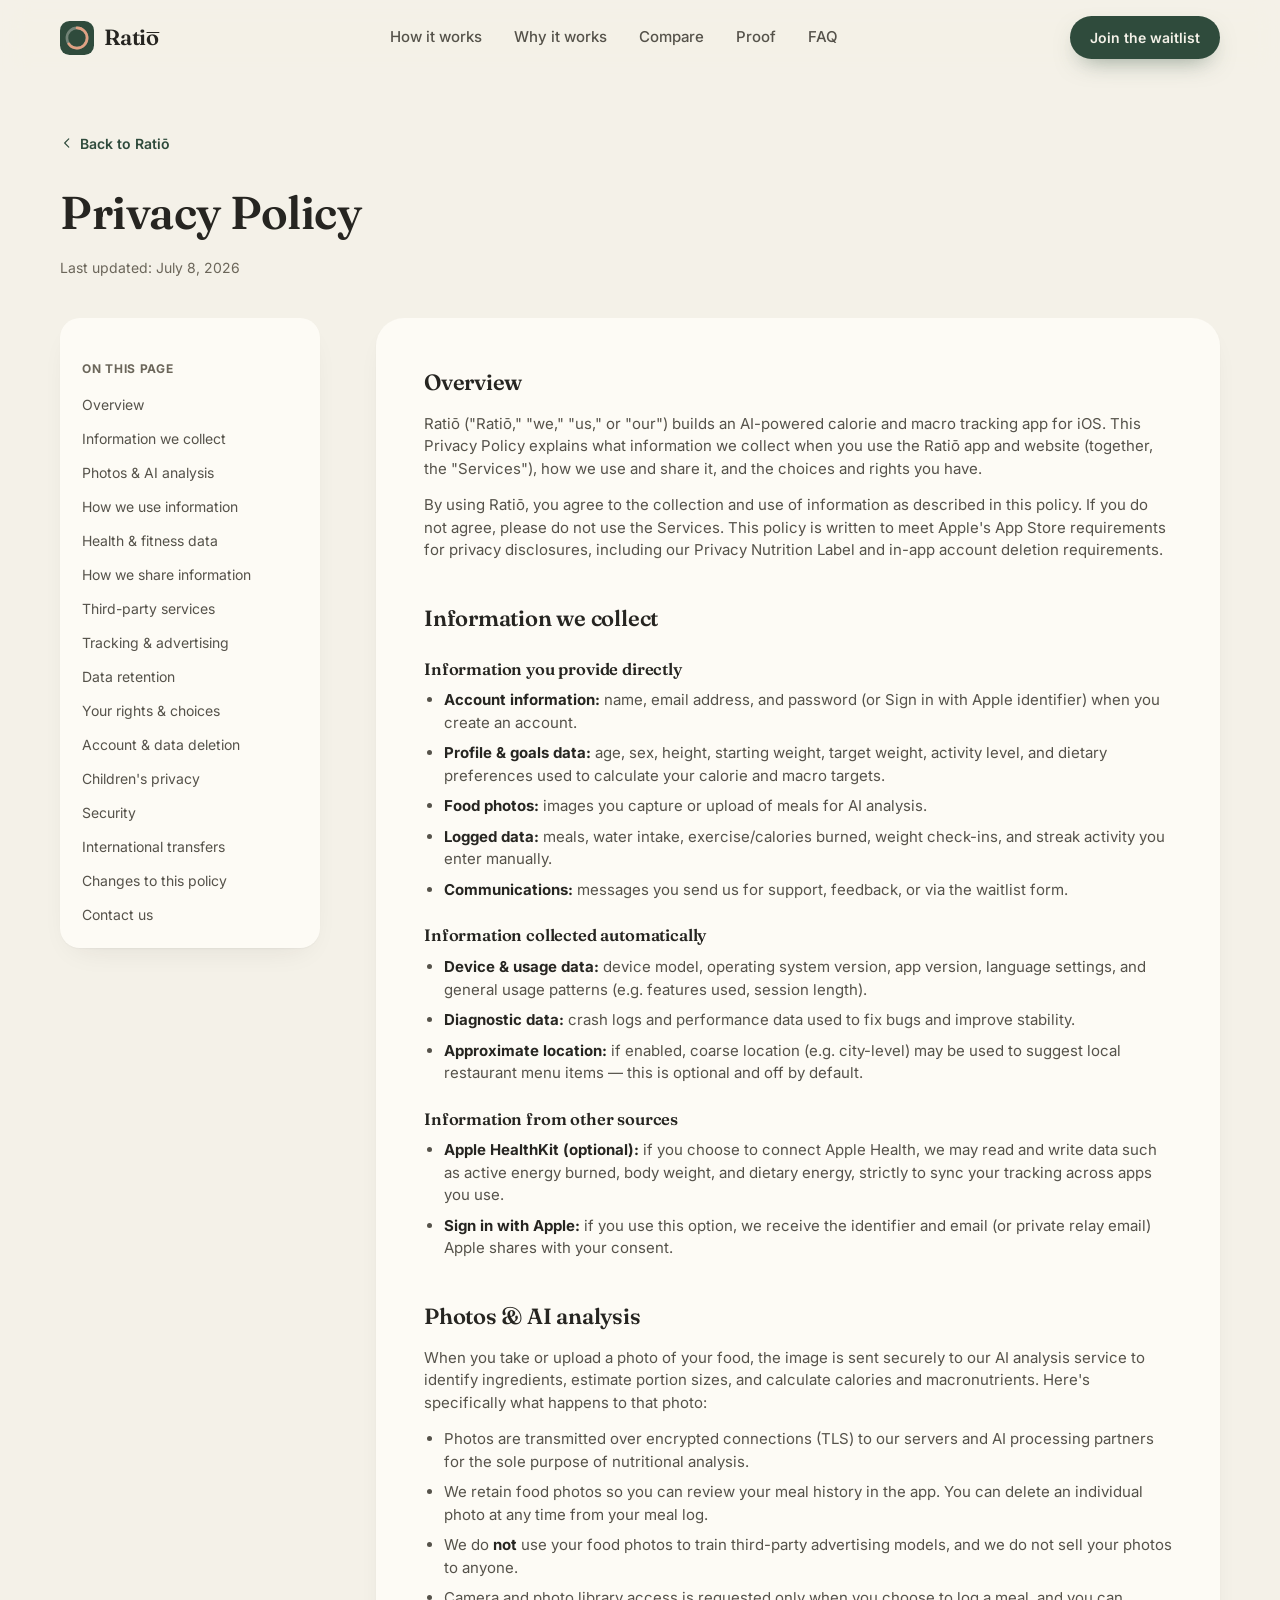
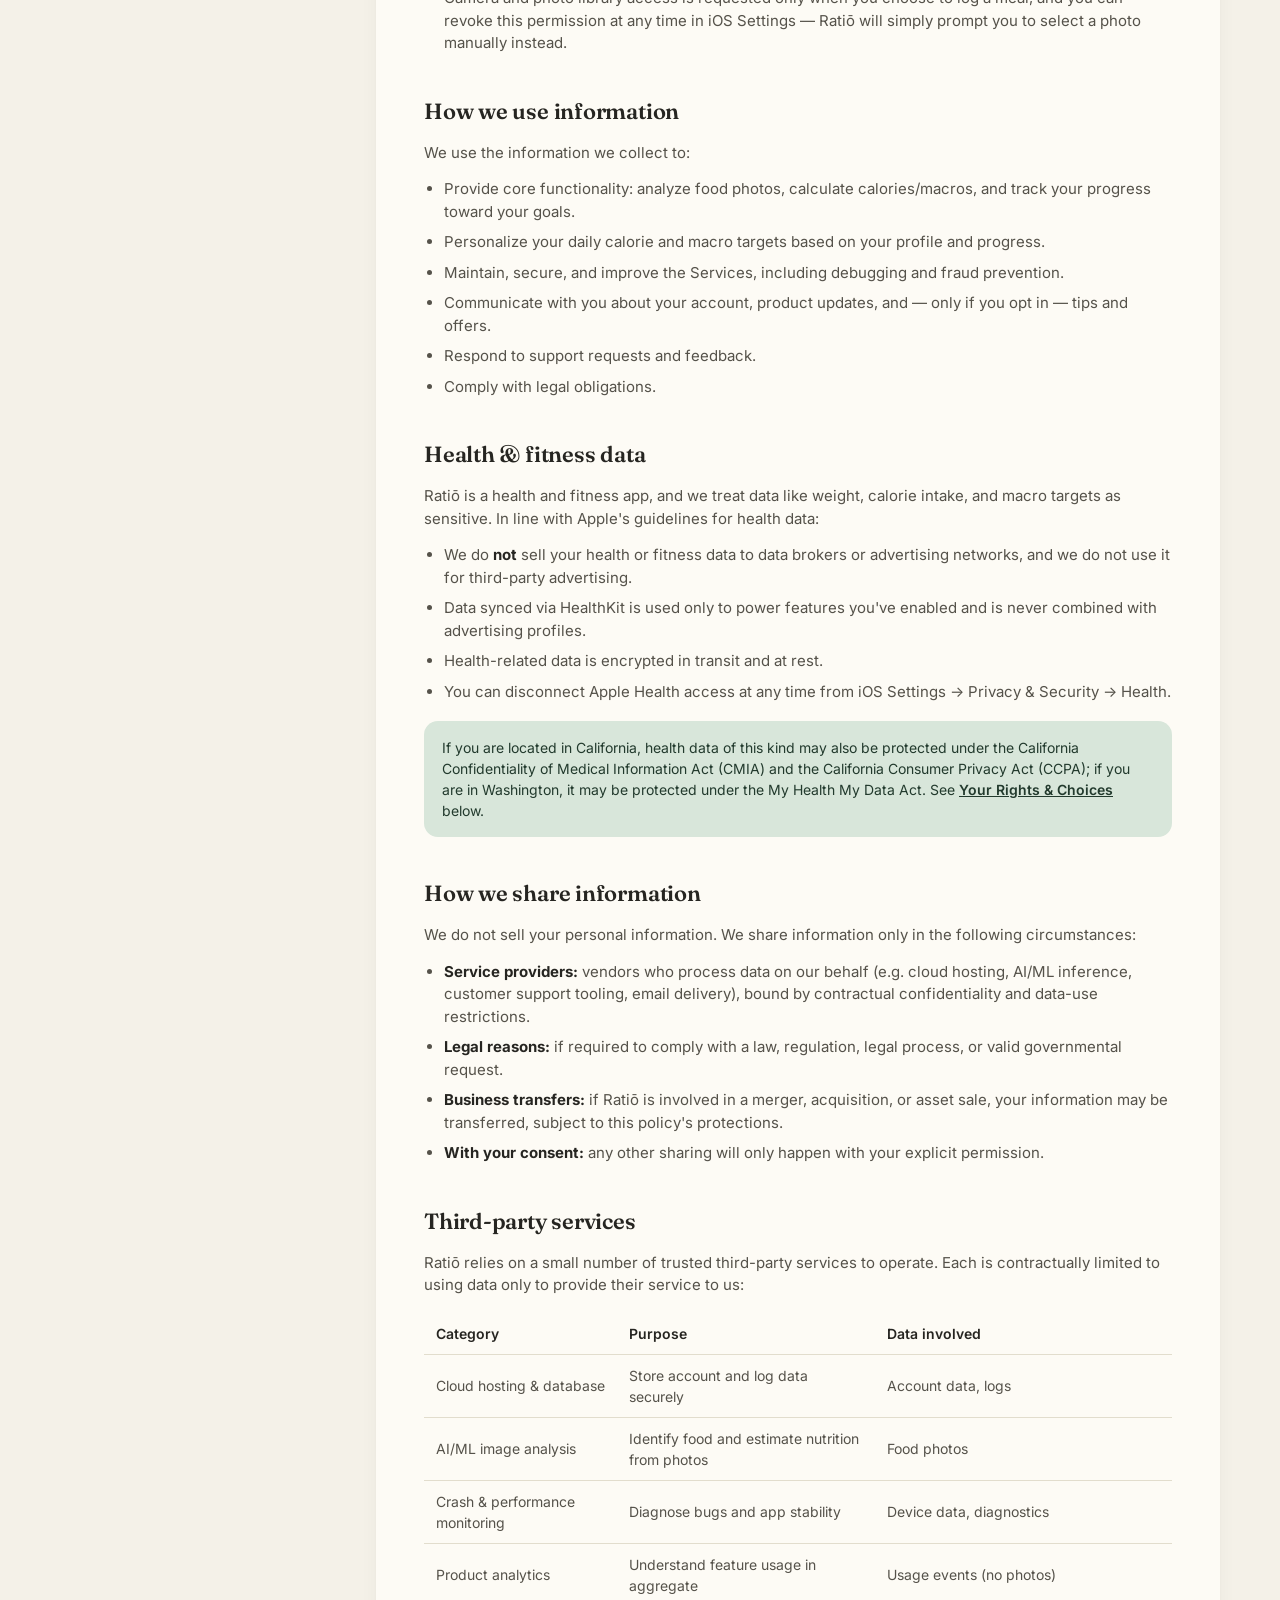
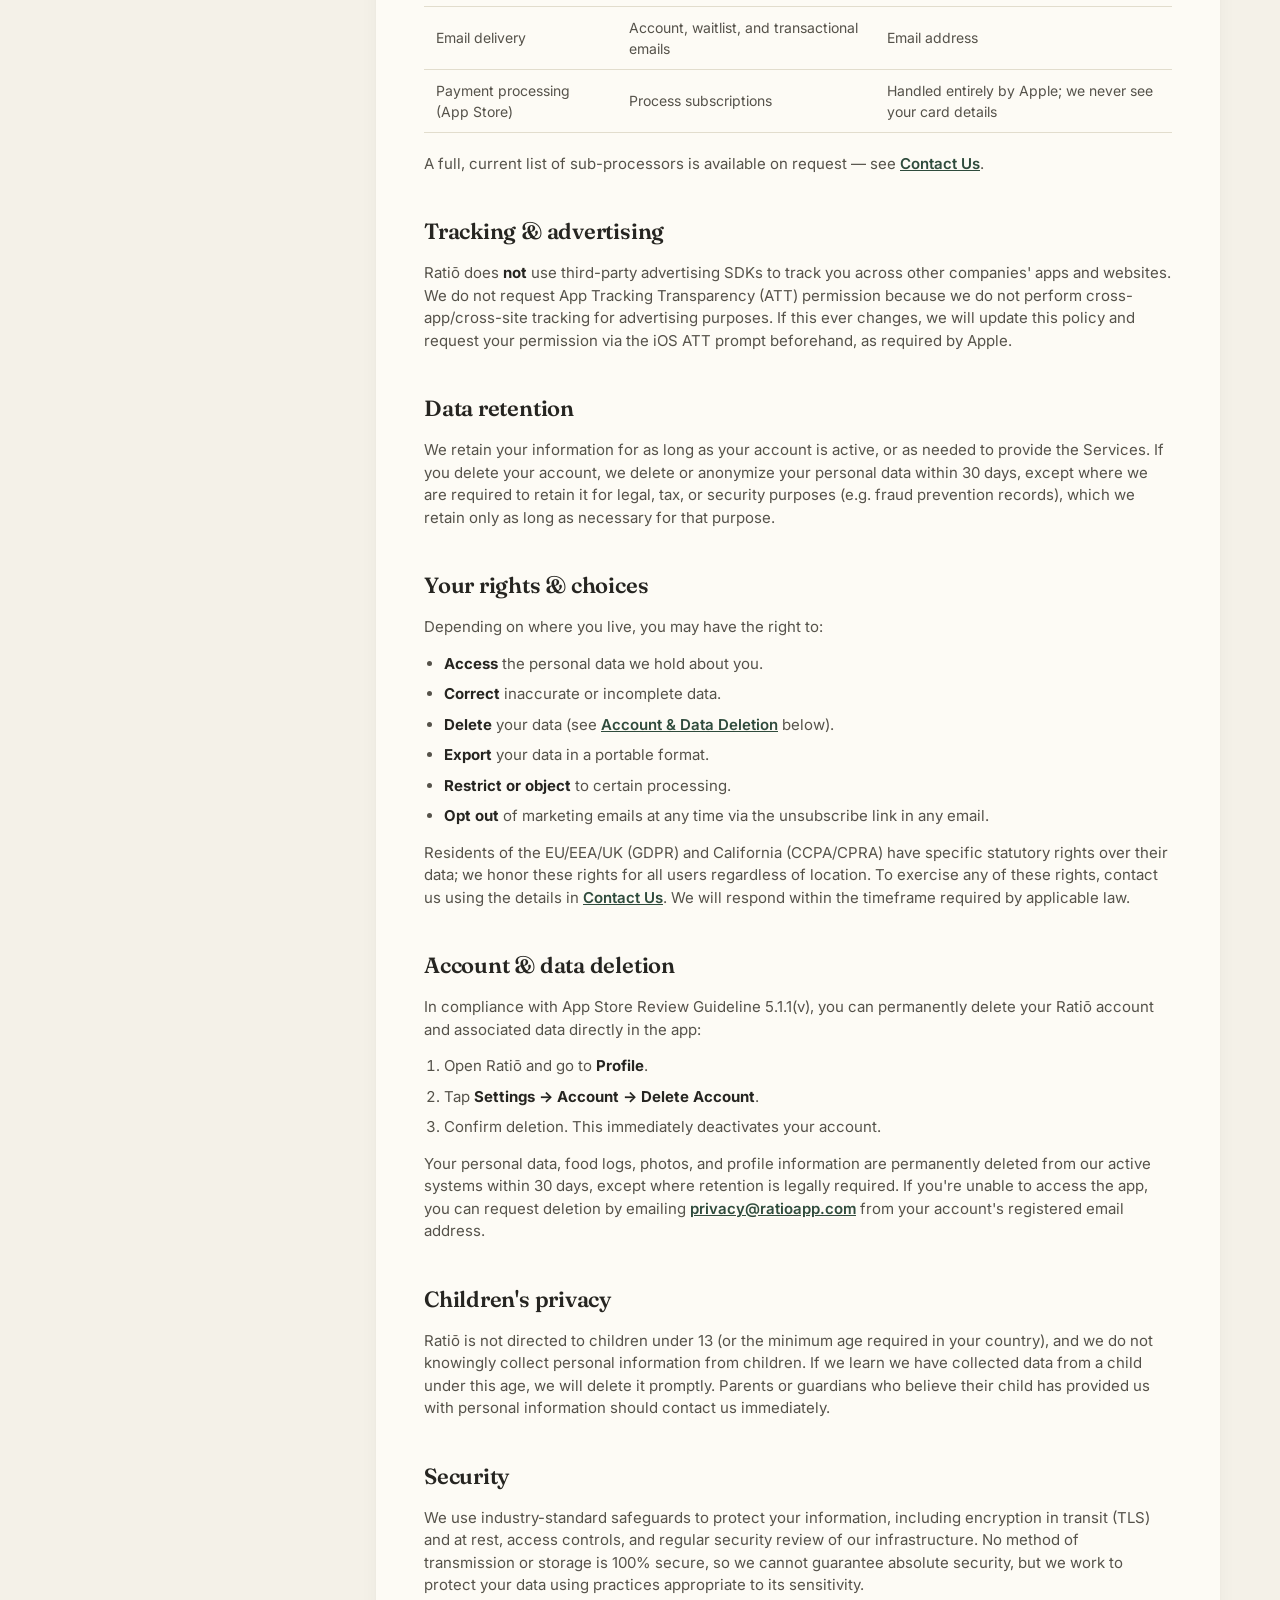
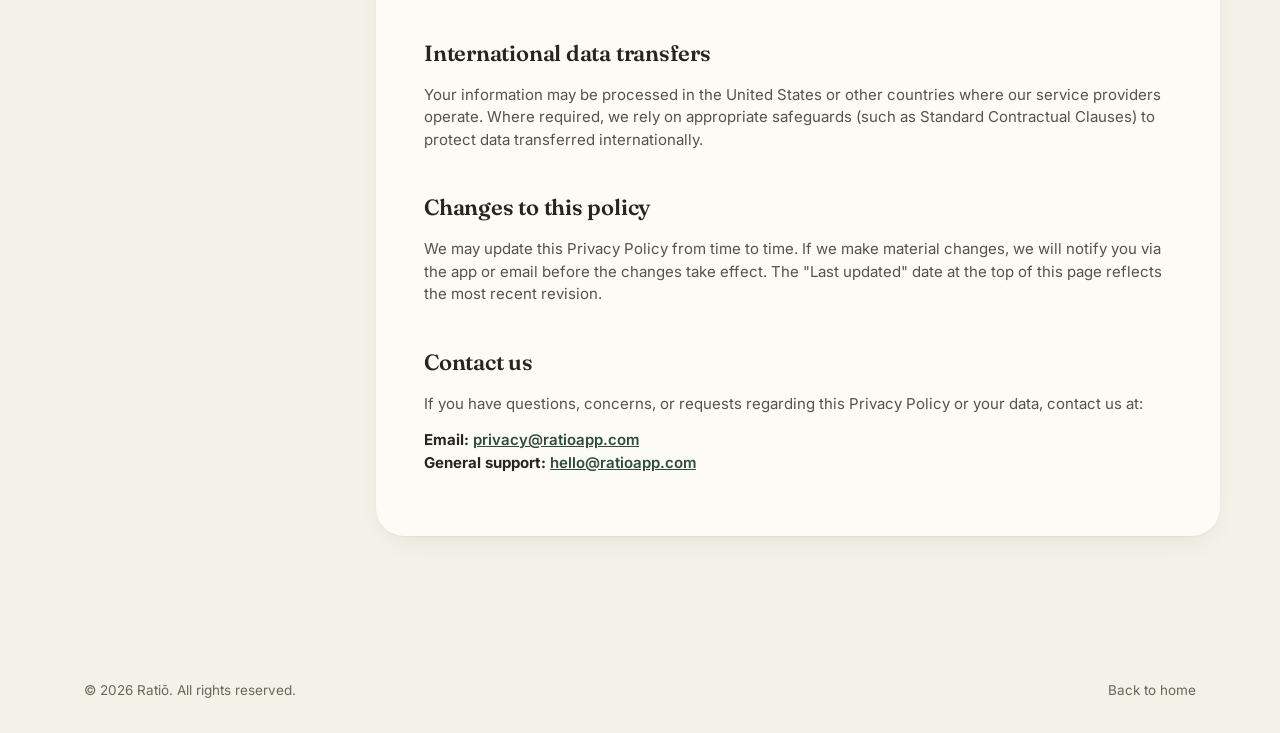
==== privacy.html @ 3ef9afa3 "Add Ratiō marketing landing page and privacy policy Static HTML/CSS/JS site with hero, how-it-works," ====
<!doctype html>
<html lang="en">
<head>
<meta charset="UTF-8" />
<meta name="viewport" content="width=device-width, initial-scale=1.0" />
<title>Privacy Policy — Ratiō</title>
<meta name="description" content="Ratiō's privacy policy: what data we collect, how we use your food photos and health data, your rights, and how to delete your account." />
<meta property="og:title" content="Privacy Policy — Ratiō" />
<meta property="og:description" content="What Ratiō collects, how we use it, and how to delete your account." />
<meta property="og:type" content="website" />
<meta property="og:url" content="https://ratioapp.com/privacy.html" />
<meta property="og:image" content="https://ratioapp.com/assets/img/og-image.jpg" />
<meta name="twitter:card" content="summary_large_image" />
<meta name="twitter:image" content="https://ratioapp.com/assets/img/og-image.jpg" />
<meta name="theme-color" content="#f4f1e8" />
<link rel="icon" href="data:image/svg+xml,%3Csvg xmlns='http://www.w3.org/2000/svg' viewBox='0 0 64 64'%3E%3Crect width='64' height='64' rx='16' fill='%232F4B3C'/%3E%3Ccircle cx='32' cy='32' r='19' fill='none' stroke='%23F4F1E8' stroke-width='5'/%3E%3Ccircle cx='32' cy='32' r='19' fill='none' stroke='%23E0A183' stroke-width='5' stroke-dasharray='60 60' stroke-linecap='round' transform='rotate(-90 32 32)'/%3E%3C/svg%3E" />
<link rel="apple-touch-icon" href="assets/img/apple-touch-icon.png" />
<link rel="icon" type="image/png" sizes="32x32" href="assets/img/favicon-32.png" />
<link rel="icon" type="image/png" sizes="512x512" href="assets/img/icon-512.png" />

<link rel="preconnect" href="https://fonts.googleapis.com">
<link rel="preconnect" href="https://fonts.gstatic.com" crossorigin>
<link href="https://fonts.googleapis.com/css2?family=Fraunces:opsz,wght@9..144,500;9..144,600;9..144,700&family=Inter:wght@400;500;600;700;800&display=swap" rel="stylesheet">
<link rel="stylesheet" href="styles.css" />
</head>
<body>

<header class="nav" id="nav">
  <div class="wrap nav-inner">
    <a href="index.html" class="brand">
      <svg class="brand-mark" viewBox="0 0 64 64" fill="none" xmlns="http://www.w3.org/2000/svg">
        <rect width="64" height="64" rx="18" fill="#2F4B3C"/>
        <circle cx="32" cy="32" r="19" fill="none" stroke="#F4F1E8" stroke-width="5" opacity="0.35"/>
        <circle cx="32" cy="32" r="19" fill="none" stroke="#E0A183" stroke-width="5" stroke-dasharray="119.4" stroke-dashoffset="42" stroke-linecap="round" transform="rotate(-90 32 32)"/>
      </svg>
      <span class="brand-name">Rati<span class="o-mac">o</span></span>
    </a>
    <nav class="nav-links">
      <a href="index.html#how-it-works">How it works</a>
      <a href="index.html#why">Why it works</a>
      <a href="index.html#compare">Compare</a>
      <a href="index.html#accuracy">Proof</a>
      <a href="index.html#faq">FAQ</a>
    </nav>
    <div class="nav-cta">
      <a href="index.html#waitlist" class="btn btn-primary">Join the waitlist</a>
    </div>
    <button class="nav-toggle" aria-label="Toggle menu" aria-expanded="false" aria-controls="mobile-menu">
      <svg class="icon-menu" width="18" height="18" viewBox="0 0 18 18" fill="none"><path d="M2 5h14M2 9h14M2 13h14" stroke="#262521" stroke-width="1.6" stroke-linecap="round"/></svg>
      <svg class="icon-close" width="18" height="18" viewBox="0 0 18 18" fill="none"><path d="M3 3l12 12M15 3L3 15" stroke="#262521" stroke-width="1.6" stroke-linecap="round"/></svg>
    </button>
    <nav class="mobile-menu" id="mobile-menu" aria-label="Mobile">
      <a href="index.html#how-it-works">How it works</a>
      <a href="index.html#why">Why it works</a>
      <a href="index.html#compare">Compare</a>
      <a href="index.html#accuracy">Proof</a>
      <a href="index.html#faq">FAQ</a>
      <a href="index.html#waitlist" class="btn btn-primary btn-block">Join the waitlist</a>
    </nav>
  </div>
</header>

<main>
  <div class="wrap legal-hero">
    <a href="index.html" class="back-link">
      <svg width="14" height="14" viewBox="0 0 24 24" fill="none"><path d="M15 5l-7 7 7 7" stroke="#2F4B3C" stroke-width="2" stroke-linecap="round" stroke-linejoin="round"/></svg>
      Back to Ratiō
    </a>
    <h1>Privacy Policy</h1>
    <p class="updated">Last updated: July 8, 2026</p>
  </div>

  <div class="wrap legal-body">
    <div class="legal-layout">
      <aside class="legal-toc">
        <h5>On this page</h5>
        <ul>
          <li><a href="#overview">Overview</a></li>
          <li><a href="#info-we-collect">Information we collect</a></li>
          <li><a href="#photos-ai">Photos & AI analysis</a></li>
          <li><a href="#how-we-use">How we use information</a></li>
          <li><a href="#health-data">Health & fitness data</a></li>
          <li><a href="#sharing">How we share information</a></li>
          <li><a href="#third-party">Third-party services</a></li>
          <li><a href="#tracking">Tracking & advertising</a></li>
          <li><a href="#retention">Data retention</a></li>
          <li><a href="#your-rights">Your rights & choices</a></li>
          <li><a href="#data-deletion">Account & data deletion</a></li>
          <li><a href="#children">Children's privacy</a></li>
          <li><a href="#security">Security</a></li>
          <li><a href="#international">International transfers</a></li>
          <li><a href="#changes">Changes to this policy</a></li>
          <li><a href="#contact">Contact us</a></li>
        </ul>
      </aside>

      <article class="legal-content">
        <h2 id="overview">Overview</h2>
        <p>Ratiō ("Ratiō," "we," "us," or "our") builds an AI-powered calorie and macro tracking app for iOS. This Privacy Policy explains what information we collect when you use the Ratiō app and website (together, the "Services"), how we use and share it, and the choices and rights you have.</p>
        <p>By using Ratiō, you agree to the collection and use of information as described in this policy. If you do not agree, please do not use the Services. This policy is written to meet Apple's App Store requirements for privacy disclosures, including our Privacy Nutrition Label and in-app account deletion requirements.</p>

        <h2 id="info-we-collect">Information we collect</h2>
        <h3>Information you provide directly</h3>
        <ul>
          <li><strong>Account information:</strong> name, email address, and password (or Sign in with Apple identifier) when you create an account.</li>
          <li><strong>Profile & goals data:</strong> age, sex, height, starting weight, target weight, activity level, and dietary preferences used to calculate your calorie and macro targets.</li>
          <li><strong>Food photos:</strong> images you capture or upload of meals for AI analysis.</li>
          <li><strong>Logged data:</strong> meals, water intake, exercise/calories burned, weight check-ins, and streak activity you enter manually.</li>
          <li><strong>Communications:</strong> messages you send us for support, feedback, or via the waitlist form.</li>
        </ul>
        <h3>Information collected automatically</h3>
        <ul>
          <li><strong>Device & usage data:</strong> device model, operating system version, app version, language settings, and general usage patterns (e.g. features used, session length).</li>
          <li><strong>Diagnostic data:</strong> crash logs and performance data used to fix bugs and improve stability.</li>
          <li><strong>Approximate location:</strong> if enabled, coarse location (e.g. city-level) may be used to suggest local restaurant menu items — this is optional and off by default.</li>
        </ul>
        <h3>Information from other sources</h3>
        <ul>
          <li><strong>Apple HealthKit (optional):</strong> if you choose to connect Apple Health, we may read and write data such as active energy burned, body weight, and dietary energy, strictly to sync your tracking across apps you use.</li>
          <li><strong>Sign in with Apple:</strong> if you use this option, we receive the identifier and email (or private relay email) Apple shares with your consent.</li>
        </ul>

        <h2 id="photos-ai">Photos & AI analysis</h2>
        <p>When you take or upload a photo of your food, the image is sent securely to our AI analysis service to identify ingredients, estimate portion sizes, and calculate calories and macronutrients. Here's specifically what happens to that photo:</p>
        <ul>
          <li>Photos are transmitted over encrypted connections (TLS) to our servers and AI processing partners for the sole purpose of nutritional analysis.</li>
          <li>We retain food photos so you can review your meal history in the app. You can delete an individual photo at any time from your meal log.</li>
          <li>We do <strong>not</strong> use your food photos to train third-party advertising models, and we do not sell your photos to anyone.</li>
          <li>Camera and photo library access is requested only when you choose to log a meal, and you can revoke this permission at any time in iOS Settings — Ratiō will simply prompt you to select a photo manually instead.</li>
        </ul>

        <h2 id="how-we-use">How we use information</h2>
        <p>We use the information we collect to:</p>
        <ul>
          <li>Provide core functionality: analyze food photos, calculate calories/macros, and track your progress toward your goals.</li>
          <li>Personalize your daily calorie and macro targets based on your profile and progress.</li>
          <li>Maintain, secure, and improve the Services, including debugging and fraud prevention.</li>
          <li>Communicate with you about your account, product updates, and — only if you opt in — tips and offers.</li>
          <li>Respond to support requests and feedback.</li>
          <li>Comply with legal obligations.</li>
        </ul>

        <h2 id="health-data">Health & fitness data</h2>
        <p>Ratiō is a health and fitness app, and we treat data like weight, calorie intake, and macro targets as sensitive. In line with Apple's guidelines for health data:</p>
        <ul>
          <li>We do <strong>not</strong> sell your health or fitness data to data brokers or advertising networks, and we do not use it for third-party advertising.</li>
          <li>Data synced via HealthKit is used only to power features you've enabled and is never combined with advertising profiles.</li>
          <li>Health-related data is encrypted in transit and at rest.</li>
          <li>You can disconnect Apple Health access at any time from iOS Settings → Privacy & Security → Health.</li>
        </ul>
        <div class="legal-note">If you are located in California, health data of this kind may also be protected under the California Confidentiality of Medical Information Act (CMIA) and the California Consumer Privacy Act (CCPA); if you are in Washington, it may be protected under the My Health My Data Act. See <a href="#your-rights" style="color:var(--green-dark); font-weight:600;">Your Rights & Choices</a> below.</div>

        <h2 id="sharing">How we share information</h2>
        <p>We do not sell your personal information. We share information only in the following circumstances:</p>
        <ul>
          <li><strong>Service providers:</strong> vendors who process data on our behalf (e.g. cloud hosting, AI/ML inference, customer support tooling, email delivery), bound by contractual confidentiality and data-use restrictions.</li>
          <li><strong>Legal reasons:</strong> if required to comply with a law, regulation, legal process, or valid governmental request.</li>
          <li><strong>Business transfers:</strong> if Ratiō is involved in a merger, acquisition, or asset sale, your information may be transferred, subject to this policy's protections.</li>
          <li><strong>With your consent:</strong> any other sharing will only happen with your explicit permission.</li>
        </ul>

        <h2 id="third-party">Third-party services</h2>
        <p>Ratiō relies on a small number of trusted third-party services to operate. Each is contractually limited to using data only to provide their service to us:</p>
        <table>
          <thead><tr><th>Category</th><th>Purpose</th><th>Data involved</th></tr></thead>
          <tbody>
            <tr><td>Cloud hosting & database</td><td>Store account and log data securely</td><td>Account data, logs</td></tr>
            <tr><td>AI/ML image analysis</td><td>Identify food and estimate nutrition from photos</td><td>Food photos</td></tr>
            <tr><td>Crash & performance monitoring</td><td>Diagnose bugs and app stability</td><td>Device data, diagnostics</td></tr>
            <tr><td>Product analytics</td><td>Understand feature usage in aggregate</td><td>Usage events (no photos)</td></tr>
            <tr><td>Email delivery</td><td>Account, waitlist, and transactional emails</td><td>Email address</td></tr>
            <tr><td>Payment processing (App Store)</td><td>Process subscriptions</td><td>Handled entirely by Apple; we never see your card details</td></tr>
          </tbody>
        </table>
        <p>A full, current list of sub-processors is available on request — see <a href="#contact" style="color:var(--green); font-weight:600;">Contact Us</a>.</p>

        <h2 id="tracking">Tracking & advertising</h2>
        <p>Ratiō does <strong>not</strong> use third-party advertising SDKs to track you across other companies' apps and websites. We do not request App Tracking Transparency (ATT) permission because we do not perform cross-app/cross-site tracking for advertising purposes. If this ever changes, we will update this policy and request your permission via the iOS ATT prompt beforehand, as required by Apple.</p>

        <h2 id="retention">Data retention</h2>
        <p>We retain your information for as long as your account is active, or as needed to provide the Services. If you delete your account, we delete or anonymize your personal data within 30 days, except where we are required to retain it for legal, tax, or security purposes (e.g. fraud prevention records), which we retain only as long as necessary for that purpose.</p>

        <h2 id="your-rights">Your rights & choices</h2>
        <p>Depending on where you live, you may have the right to:</p>
        <ul>
          <li><strong>Access</strong> the personal data we hold about you.</li>
          <li><strong>Correct</strong> inaccurate or incomplete data.</li>
          <li><strong>Delete</strong> your data (see <a href="#data-deletion" style="color:var(--green); font-weight:600;">Account & Data Deletion</a> below).</li>
          <li><strong>Export</strong> your data in a portable format.</li>
          <li><strong>Restrict or object</strong> to certain processing.</li>
          <li><strong>Opt out</strong> of marketing emails at any time via the unsubscribe link in any email.</li>
        </ul>
        <p>Residents of the EU/EEA/UK (GDPR) and California (CCPA/CPRA) have specific statutory rights over their data; we honor these rights for all users regardless of location. To exercise any of these rights, contact us using the details in <a href="#contact" style="color:var(--green); font-weight:600;">Contact Us</a>. We will respond within the timeframe required by applicable law.</p>

        <h2 id="data-deletion">Account & data deletion</h2>
        <p>In compliance with App Store Review Guideline 5.1.1(v), you can permanently delete your Ratiō account and associated data directly in the app:</p>
        <ol>
          <li>Open Ratiō and go to <strong>Profile</strong>.</li>
          <li>Tap <strong>Settings → Account → Delete Account</strong>.</li>
          <li>Confirm deletion. This immediately deactivates your account.</li>
        </ol>
        <p>Your personal data, food logs, photos, and profile information are permanently deleted from our active systems within 30 days, except where retention is legally required. If you're unable to access the app, you can request deletion by emailing <a href="mailto:privacy@ratioapp.com" style="color:var(--green); font-weight:600;">privacy@ratioapp.com</a> from your account's registered email address.</p>

        <h2 id="children">Children's privacy</h2>
        <p>Ratiō is not directed to children under 13 (or the minimum age required in your country), and we do not knowingly collect personal information from children. If we learn we have collected data from a child under this age, we will delete it promptly. Parents or guardians who believe their child has provided us with personal information should contact us immediately.</p>

        <h2 id="security">Security</h2>
        <p>We use industry-standard safeguards to protect your information, including encryption in transit (TLS) and at rest, access controls, and regular security review of our infrastructure. No method of transmission or storage is 100% secure, so we cannot guarantee absolute security, but we work to protect your data using practices appropriate to its sensitivity.</p>

        <h2 id="international">International data transfers</h2>
        <p>Your information may be processed in the United States or other countries where our service providers operate. Where required, we rely on appropriate safeguards (such as Standard Contractual Clauses) to protect data transferred internationally.</p>

        <h2 id="changes">Changes to this policy</h2>
        <p>We may update this Privacy Policy from time to time. If we make material changes, we will notify you via the app or email before the changes take effect. The "Last updated" date at the top of this page reflects the most recent revision.</p>

        <h2 id="contact">Contact us</h2>
        <p>If you have questions, concerns, or requests regarding this Privacy Policy or your data, contact us at:</p>
        <p><strong>Email:</strong> <a href="mailto:privacy@ratioapp.com" style="color:var(--green); font-weight:600;">privacy@ratioapp.com</a><br/>
        <strong>General support:</strong> <a href="mailto:hello@ratioapp.com" style="color:var(--green); font-weight:600;">hello@ratioapp.com</a></p>
      </article>
    </div>
  </div>
</main>

<footer>
  <div class="wrap">
    <div class="footer-bottom">
      <span>© 2026 Ratiō. All rights reserved.</span>
      <span><a href="index.html">Back to home</a></span>
    </div>
  </div>
</footer>

<script src="script.js"></script>
</body>
</html>
---- styles.css ----
/* =========================================================
   Ratiō — marketing site styles
   Clean, warm, Scandinavian-minimal. Cream + forest green.
   ========================================================= */

:root {
  --cream: #f4f1e8;
  --cream-2: #eee9db;
  --card: #fdfbf5;
  --ink: #262521;
  --ink-soft: #55524a;
  --muted: #6b665a;
  --line: #e2ddcd;

  --green: #2f4b3c;
  --green-dark: #223a2d;
  --green-soft: #7fae87;
  --green-pale: #d8e6da;

  --peach: #e0a183;
  --peach-pale: #f3ddce;
  --blue: #8faec4;
  --blue-pale: #dbe6ec;
  --flame: #e8734a;

  --radius-lg: 28px;
  --radius-md: 20px;
  --radius-sm: 14px;
  --radius-pill: 999px;

  --shadow-card: 0 1px 2px rgba(38, 37, 33, 0.04), 0 12px 32px -16px rgba(38, 37, 33, 0.12);
  --shadow-soft: 0 20px 60px -30px rgba(38, 37, 33, 0.35);

  --container: 1160px;
  --ease: cubic-bezier(0.16, 1, 0.3, 1);
}

* { box-sizing: border-box; }
html { scroll-behavior: smooth; }

body {
  margin: 0;
  font-family: "Inter", -apple-system, BlinkMacSystemFont, "Segoe UI", Helvetica, Arial, sans-serif;
  background: var(--cream);
  color: var(--ink);
  -webkit-font-smoothing: antialiased;
  line-height: 1.5;
  overflow-x: hidden;
}

img { max-width: 100%; display: block; }

.wrap {
  width: 100%;
  max-width: var(--container);
  margin: 0 auto;
  padding: 0 24px;
}

a { color: inherit; }

:focus-visible {
  outline: 2.5px solid var(--green-soft);
  outline-offset: 3px;
  border-radius: 4px;
}
.btn:focus-visible { outline-offset: 3px; }

@media (prefers-reduced-motion: reduce) {
  html { scroll-behavior: auto; }
  [data-reveal] { opacity: 1 !important; transform: none !important; transition: none !important; }
  * { animation-duration: 0.01ms !important; transition-duration: 0.01ms !important; }
}

h1, h2, h3, h4 { font-family: "Fraunces", Georgia, "Times New Roman", serif; margin: 0; letter-spacing: -0.01em; }

/* Fraunces doesn't render the ō macron glyph reliably, so we draw it manually
   wherever "Rati[o]" appears in a Fraunces context (see .o-mac usage in markup). */
.o-mac { position: relative; display: inline-block; line-height: 1; }
.o-mac::after {
  content: "";
  position: absolute;
  left: 50%;
  bottom: 0.66em;
  transform: translateX(-50%);
  width: 0.6em;
  height: 0.08em;
  background: currentColor;
  border-radius: 1px;
}

p { margin: 0; }

.eyebrow {
  display: inline-flex;
  align-items: center;
  gap: 8px;
  font-size: 13px;
  font-weight: 600;
  letter-spacing: 0.08em;
  text-transform: uppercase;
  color: var(--green);
  background: var(--green-pale);
  padding: 7px 14px 7px 10px;
  border-radius: var(--radius-pill);
}

.eyebrow .dot { width: 6px; height: 6px; border-radius: 50%; background: var(--flame); }

/* ---------- Buttons ---------- */
.btn {
  display: inline-flex;
  align-items: center;
  justify-content: center;
  gap: 8px;
  font-family: inherit;
  font-size: 16px;
  font-weight: 600;
  padding: 15px 26px;
  border-radius: var(--radius-pill);
  border: none;
  cursor: pointer;
  text-decoration: none;
  transition: transform 0.25s var(--ease), box-shadow 0.25s var(--ease), background 0.2s ease;
  white-space: nowrap;
}
.btn-primary { background: var(--green); color: var(--cream); box-shadow: 0 10px 24px -10px rgba(47, 75, 60, 0.55); }
.btn-primary:hover { background: var(--green-dark); transform: translateY(-2px); box-shadow: 0 16px 30px -12px rgba(47, 75, 60, 0.6); }
.btn-ghost { background: transparent; color: var(--ink); border: 1.5px solid var(--line); }
.btn-ghost:hover { border-color: var(--green); color: var(--green); }
.btn-block { width: 100%; }

/* ---------- Nav ---------- */
.nav {
  position: sticky;
  top: 0;
  z-index: 50;
  background: rgba(244, 241, 232, 0.85);
  backdrop-filter: blur(14px) saturate(1.4);
  -webkit-backdrop-filter: blur(14px) saturate(1.4);
  border-bottom: 1px solid transparent;
  transition: border-color 0.3s ease;
}
.nav.scrolled { border-bottom-color: var(--line); }
.nav-inner {
  display: flex;
  align-items: center;
  justify-content: space-between;
  padding: 16px 0;
}
.brand { display: inline-flex; align-items: center; gap: 10px; text-decoration: none; }
.brand-mark { width: 34px; height: 34px; flex-shrink: 0; }
.brand-name {
  font-family: "Fraunces", Georgia, serif;
  font-size: 22px;
  font-weight: 600;
  color: var(--ink);
  letter-spacing: -0.01em;
}
.nav-links { display: flex; align-items: center; gap: 32px; }
.nav-links a {
  font-size: 15px;
  font-weight: 500;
  text-decoration: none;
  color: var(--ink-soft);
  transition: color 0.2s ease;
}
.nav-links a:hover { color: var(--green); }
.nav-cta { display: flex; align-items: center; gap: 14px; }
.nav-cta .btn { padding: 11px 20px; font-size: 14px; }
.nav-toggle {
  display: none;
  cursor: pointer;
  border: 1px solid var(--line);
  background: var(--card);
}
.nav-toggle .icon-close { display: none; }
.nav-toggle[aria-expanded="true"] .icon-menu { display: none; }
.nav-toggle[aria-expanded="true"] .icon-close { display: block; }

.mobile-menu {
  display: none;
  flex-direction: column;
  gap: 2px;
  position: absolute;
  top: 100%;
  left: 0;
  right: 0;
  background: var(--cream);
  border-bottom: 1px solid var(--line);
  box-shadow: var(--shadow-card);
  padding: 8px 24px 24px;
}
.mobile-menu.open { display: flex; }
.mobile-menu a {
  padding: 14px 4px;
  font-size: 16px;
  font-weight: 500;
  text-decoration: none;
  color: var(--ink);
  border-bottom: 1px solid var(--line);
}
.mobile-menu a:last-of-type { border-bottom: none; }
.mobile-menu .btn { margin-top: 14px; }

/* ---------- Hero ---------- */
.hero {
  position: relative;
  padding: 64px 0 40px;
  overflow: hidden;
}
.hero-grid {
  display: grid;
  grid-template-columns: 1.05fr 0.95fr;
  gap: 48px;
  align-items: center;
}
.hero-copy h1 {
  font-size: clamp(36px, 5vw, 60px);
  font-weight: 600;
  line-height: 1.05;
  color: var(--ink);
  margin: 20px 0 20px;
}
.hero-copy h1 em {
  font-style: normal;
  color: var(--green);
  position: relative;
  white-space: nowrap;
}
.hero-copy h1 .underline {
  position: relative;
  white-space: nowrap;
}
.hero-copy h1 .underline svg {
  position: absolute;
  left: 0;
  bottom: -6px;
  width: 100%;
  height: 12px;
}
.hero-sub {
  font-size: 19px;
  color: var(--ink-soft);
  max-width: 520px;
  margin-bottom: 32px;
}
.hero-sub strong { color: var(--ink); font-weight: 600; }

.waitlist-form {
  display: flex;
  gap: 10px;
  max-width: 460px;
  margin-bottom: 14px;
}
.waitlist-form input[type="email"] {
  flex: 1;
  min-width: 0;
  padding: 15px 20px;
  border-radius: var(--radius-pill);
  border: 1.5px solid var(--line);
  background: var(--card);
  font-family: inherit;
  font-size: 15px;
  color: var(--ink);
  outline: none;
  transition: border-color 0.2s ease, box-shadow 0.2s ease;
}
.waitlist-form input[type="email"]::placeholder { color: var(--muted); }
.waitlist-form input[type="email"]:focus { border-color: var(--green-soft); box-shadow: 0 0 0 4px var(--green-pale); }
.waitlist-form button { flex-shrink: 0; }

.form-note { font-size: 13px; color: var(--muted); }
.form-success {
  display: none;
  align-items: center;
  gap: 10px;
  font-size: 15px;
  font-weight: 600;
  color: var(--green);
  background: var(--green-pale);
  padding: 14px 20px;
  border-radius: var(--radius-md);
  max-width: 460px;
  margin-bottom: 14px;
}
.form-success.visible { display: flex; }
.waitlist-form.hidden { display: none; }

.hero-proof {
  display: flex;
  align-items: center;
  gap: 12px;
  margin-top: 28px;
}
.avatar-stack { display: flex; }
.avatar-stack span {
  width: 32px; height: 32px;
  border-radius: 50%;
  border: 2.5px solid var(--cream);
  margin-left: -10px;
  background: var(--green-soft);
  display: flex; align-items: center; justify-content: center;
  font-size: 13px; font-weight: 700; color: #fff;
}
.avatar-stack span:first-child { margin-left: 0; }
.avatar-stack span:nth-child(1) { background: #7fae87; }
.avatar-stack span:nth-child(2) { background: #e0a183; }
.avatar-stack span:nth-child(3) { background: #8faec4; }
.avatar-stack span:nth-child(4) { background: #2f4b3c; }
.hero-proof-text { font-size: 14px; color: var(--ink-soft); }
.hero-proof-text strong { color: var(--ink); }

/* ---------- Hero visual: phone mockup ---------- */
.hero-visual { position: relative; display: flex; justify-content: center; }
.blob {
  position: absolute;
  border-radius: 50%;
  filter: blur(0px);
  z-index: 0;
}
.blob-1 { width: 420px; height: 420px; background: radial-gradient(circle at 30% 30%, var(--green-pale), transparent 70%); top: -40px; right: -60px; }
.blob-2 { width: 300px; height: 300px; background: radial-gradient(circle at 60% 40%, var(--peach-pale), transparent 70%); bottom: -20px; left: -40px; }

.phone {
  position: relative;
  z-index: 1;
  width: 300px;
  background: var(--ink);
  border-radius: 44px;
  padding: 14px;
  box-shadow: var(--shadow-soft);
  transform: rotate(2deg);
}
.phone-screen {
  background: var(--cream);
  border-radius: 32px;
  overflow: hidden;
  position: relative;
}
.phone-notch {
  position: absolute;
  top: 8px; left: 50%; transform: translateX(-50%);
  width: 90px; height: 22px;
  background: var(--ink);
  border-radius: 14px;
  z-index: 5;
}
.phone-status {
  display: flex; justify-content: space-between; align-items: center;
  padding: 16px 20px 4px;
  font-size: 13px; font-weight: 600; color: var(--ink);
}
.phone-body { padding: 10px 16px 18px; }
.phone-app-title { font-family: "Fraunces", serif; font-size: 24px; font-weight: 600; margin: 4px 0 14px; }

.day-strip { display: flex; justify-content: space-between; margin-bottom: 16px; }
.day-strip .day {
  display: flex; flex-direction: column; align-items: center; gap: 4px;
  font-size: 10px; color: var(--muted); font-weight: 600;
}
.day-strip .day .num {
  width: 26px; height: 26px; border-radius: 50%;
  display: flex; align-items: center; justify-content: center;
  font-size: 12px; color: var(--ink);
}
.day-strip .day.active .num { background: var(--green); color: #fff; }
.day-strip .day.active { color: var(--green); }

.today-card {
  background: var(--card);
  border-radius: var(--radius-md);
  padding: 16px;
  box-shadow: var(--shadow-card);
  margin-bottom: 12px;
}
.today-card-head { display: flex; justify-content: space-between; align-items: baseline; margin-bottom: 8px; }
.today-card-head .label { font-weight: 700; font-size: 15px; }
.today-card-head .value { font-size: 13px; font-weight: 600; color: var(--muted); }
.progress-track { height: 6px; background: var(--cream-2); border-radius: var(--radius-pill); overflow: hidden; margin-bottom: 16px; }
.progress-fill { height: 100%; width: 62%; background: var(--green); border-radius: var(--radius-pill); }

.rings { display: flex; justify-content: space-between; }
.ring { display: flex; flex-direction: column; align-items: center; gap: 6px; }
.ring svg { transform: rotate(-90deg); }
.ring-label { font-size: 10px; color: var(--ink-soft); font-weight: 600; }
.ring-value { font-size: 9px; color: var(--muted); }
.ring-num { font-size: 13px; font-weight: 700; fill: var(--ink); }

.streak-card {
  background: var(--card);
  border-radius: var(--radius-md);
  padding: 14px 16px;
  box-shadow: var(--shadow-card);
  display: flex; align-items: center; gap: 10px;
  font-size: 13px; font-weight: 700;
}

.snap-badge {
  position: absolute;
  z-index: 2;
  background: var(--green);
  color: #fff;
  font-size: 13px;
  font-weight: 700;
  padding: 10px 16px;
  border-radius: var(--radius-pill);
  box-shadow: 0 14px 30px -10px rgba(47, 75, 60, 0.55);
  display: flex;
  align-items: center;
  gap: 8px;
}
.snap-badge.top { top: 40px; left: -30px; }
.snap-badge.bottom { bottom: 60px; right: -36px; background: var(--card); color: var(--ink); }
.snap-badge.bottom svg circle,
.snap-badge.bottom svg path { }

/* ---------- Section basics ---------- */
section { position: relative; padding: 100px 0; scroll-margin-top: 84px; }
.section-head { max-width: 640px; margin: 0 auto 56px; text-align: center; }
.section-head h2 { font-size: clamp(30px, 4vw, 44px); font-weight: 600; line-height: 1.15; margin-top: 16px; }
.section-head p { font-size: 17px; color: var(--ink-soft); margin-top: 16px; }
.section-head.left { margin-left: 0; text-align: left; }

/* ---------- How it works ---------- */
.steps {
  display: grid;
  grid-template-columns: repeat(3, 1fr);
  gap: 28px;
  position: relative;
}
.steps::before {
  content: "";
  position: absolute;
  top: 90px; left: 12%; right: 12%;
  height: 2px;
  background: repeating-linear-gradient(90deg, var(--line) 0 10px, transparent 10px 20px);
  z-index: 0;
}
.step {
  background: var(--card);
  border-radius: var(--radius-lg);
  padding: 32px 26px 30px;
  box-shadow: var(--shadow-card);
  position: relative;
  z-index: 1;
}
.step-num {
  width: 44px; height: 44px;
  border-radius: 50%;
  background: var(--green);
  color: var(--cream);
  display: flex; align-items: center; justify-content: center;
  font-family: "Fraunces", serif;
  font-weight: 600;
  font-size: 18px;
  margin-bottom: 20px;
}
.step-media {
  border-radius: var(--radius-md);
  overflow: hidden;
  aspect-ratio: 4/3;
  margin-bottom: 20px;
  background: var(--cream-2);
  position: relative;
}
.step-media img { width: 100%; height: 100%; object-fit: cover; }
.step-media .step-overlay {
  position: absolute; inset: 0;
  display: flex; align-items: center; justify-content: center;
}
.step h3 { font-size: 20px; font-weight: 600; margin-bottom: 10px; }
.step p { color: var(--ink-soft); font-size: 15px; }

.scan-frame {
  position: absolute; inset: 14%;
  border: 2.5px solid #fff;
  border-radius: 18px;
  box-shadow: 0 0 0 2000px rgba(38,37,33,0.18);
}
.scan-frame::before, .scan-frame::after,
.scan-frame .c3, .scan-frame .c4 {
  content: ""; position: absolute; width: 18px; height: 18px;
  border: 3px solid var(--green);
}
.scan-frame::before { top: -3px; left: -3px; border-right: none; border-bottom: none; border-radius: 8px 0 0 0; }
.scan-frame::after { top: -3px; right: -3px; border-left: none; border-bottom: none; border-radius: 0 8px 0 0; }
.scan-frame .c3 { bottom: -3px; left: -3px; border-right: none; border-top: none; border-radius: 0 0 0 8px; }
.scan-frame .c4 { bottom: -3px; right: -3px; border-left: none; border-top: none; border-radius: 0 0 8px 0; }

.result-chip {
  position: absolute;
  bottom: 12px; left: 12px; right: 12px;
  background: rgba(253, 251, 245, 0.95);
  backdrop-filter: blur(6px);
  border-radius: 14px;
  padding: 10px 14px;
  display: flex;
  justify-content: space-between;
  align-items: center;
  box-shadow: var(--shadow-card);
}
.result-chip .cal { font-weight: 700; font-size: 14px; }
.result-chip .macros { display: flex; gap: 8px; font-size: 11px; font-weight: 600; }
.result-chip .macros span.p { color: #3d6b47; }
.result-chip .macros span.c { color: #a05a37; }
.result-chip .macros span.f { color: #3d6685; }

/* ---------- Why people quit ---------- */
.why {
  background: var(--green);
  color: var(--cream);
  border-radius: 40px;
  margin: 0 24px;
  padding: 90px 0;
  overflow: hidden;
  position: relative;
}
.why .wrap { position: relative; z-index: 1; }
.why-grid {
  display: grid;
  grid-template-columns: 1fr 1fr;
  gap: 64px;
  align-items: center;
}
.why .eyebrow { background: rgba(244,241,232,0.14); color: var(--cream); }
.why .eyebrow .dot { background: #f2a26a; }
.why-copy h2 { color: var(--cream); font-size: clamp(28px, 3.6vw, 40px); margin: 16px 0 20px; }
.why-copy > p { color: rgba(244,241,232,0.75); font-size: 17px; margin-bottom: 32px; }

.pain-list { display: flex; flex-direction: column; gap: 18px; }
.pain-item { display: flex; gap: 16px; align-items: flex-start; }
.pain-icon {
  width: 40px; height: 40px; flex-shrink: 0;
  border-radius: 12px;
  background: rgba(244,241,232,0.1);
  display: flex; align-items: center; justify-content: center;
}
.pain-item h4 { color: var(--cream); font-size: 16px; font-weight: 600; font-family: inherit; margin-bottom: 4px; }
.pain-item p { color: rgba(244,241,232,0.68); font-size: 14.5px; }

.why-visual {
  position: relative;
  border-radius: var(--radius-lg);
  overflow: hidden;
  aspect-ratio: 4/5;
}
.why-visual img { width: 100%; height: 100%; object-fit: cover; }
.why-visual .stat-float {
  position: absolute;
  bottom: 20px; left: 20px; right: 20px;
  background: rgba(253,251,245,0.95);
  backdrop-filter: blur(8px);
  border-radius: var(--radius-md);
  padding: 18px 20px;
  display: flex;
  gap: 20px;
}
.stat-float .stat { flex: 1; }
.stat-float .stat-num { font-family: "Fraunces", serif; font-size: 26px; font-weight: 600; color: var(--green); }
.stat-float .stat-label { font-size: 12px; color: var(--ink-soft); margin-top: 2px; }

/* ---------- Comparison ---------- */
.compare-table-wrap {
  background: var(--card);
  border-radius: var(--radius-lg);
  box-shadow: var(--shadow-card);
  overflow-x: auto;
  -webkit-overflow-scrolling: touch;
}
.compare-table { width: 100%; min-width: 560px; border-collapse: collapse; }
.compare-table th, .compare-table td {
  padding: 18px 20px;
  text-align: center;
  font-size: 15px;
  border-bottom: 1px solid var(--line);
}
.compare-table td:first-child, .compare-table th:first-child {
  text-align: left;
  font-weight: 600;
  color: var(--ink);
  width: 40%;
}
.compare-table thead th {
  font-family: "Fraunces", serif;
  font-size: 17px;
  font-weight: 600;
  padding-top: 26px;
  padding-bottom: 20px;
}
.compare-table thead th.highlight { color: var(--green); }
.compare-table thead th:first-child { font-family: inherit; font-size: 13px; text-transform: uppercase; letter-spacing: 0.06em; color: var(--muted); }
.compare-table tbody td { color: var(--ink-soft); }
.compare-table tbody tr:last-child td { border-bottom: none; }
.compare-table td.highlight-col, .compare-table th.highlight {
  background: var(--green-pale);
}
.compare-table td.highlight-col { position: relative; }
.compare-table thead th.highlight { border-radius: 16px 16px 0 0; }
.icon-yes { color: var(--green); }
.icon-no { color: var(--muted); }
.compare-plate {
  display: inline-flex;
  align-items: center;
  gap: 6px;
  font-weight: 700;
  color: var(--green);
}

/* ---------- Quote strip (FAQ grid) ---------- */
.quote-strip {
  display: grid;
  grid-template-columns: repeat(2, 1fr);
  gap: 24px;
}
.quote-card {
  background: var(--card);
  border-radius: var(--radius-lg);
  padding: 30px;
  box-shadow: var(--shadow-card);
}
.quote-card p.body { font-size: 15.5px; color: var(--ink); margin-bottom: 0; line-height: 1.6; }

/* ---------- Accuracy demo ---------- */
.demo-strip {
  display: grid;
  grid-template-columns: repeat(3, 1fr);
  gap: 24px;
}
.demo-card {
  background: var(--card);
  border-radius: var(--radius-lg);
  overflow: hidden;
  box-shadow: var(--shadow-card);
  transition: transform 0.3s var(--ease), box-shadow 0.3s var(--ease);
}
.demo-card:hover { transform: translateY(-4px); box-shadow: var(--shadow-soft); }
.demo-media { aspect-ratio: 4/3; overflow: hidden; }
.demo-media img { width: 100%; height: 100%; object-fit: cover; transition: transform 0.5s var(--ease); }
.demo-card:hover .demo-media img { transform: scale(1.05); }
.demo-result { padding: 20px 22px 22px; }
.demo-result-head { display: flex; flex-direction: column; gap: 2px; margin-bottom: 12px; }
.demo-cal { font-family: "Fraunces", serif; font-size: 24px; font-weight: 600; color: var(--ink); }
.demo-tag { font-size: 13px; color: var(--muted); }
.demo-macros { display: flex; gap: 14px; flex-wrap: wrap; }
.demo-macros span { font-size: 13px; font-weight: 600; padding: 5px 12px; border-radius: var(--radius-pill); }
.demo-macros .p { background: var(--green-pale); color: #375a3f; }
.demo-macros .c { background: var(--peach-pale); color: #8f4f30; }
.demo-macros .f { background: var(--blue-pale); color: #375873; }
.demo-footnote { text-align: center; font-size: 13px; color: var(--muted); margin-top: 24px; }

/* ---------- Final CTA ---------- */
.final-cta {
  text-align: center;
  background: var(--cream-2);
  border-radius: 40px;
  margin: 0 24px;
  padding: 90px 24px;
}
.final-cta h2 { font-size: clamp(30px, 4.4vw, 48px); margin: 16px 0 20px; }
.final-cta p { font-size: 18px; color: var(--ink-soft); max-width: 520px; margin: 0 auto 36px; }
.final-cta .waitlist-form { margin: 0 auto 14px; }
.final-cta .form-success { margin: 0 auto 14px; }
.final-cta .form-note { display: block; }

/* ---------- Footer ---------- */
footer { padding: 64px 0 32px; }
.footer-top {
  display: flex;
  justify-content: space-between;
  gap: 48px;
  padding-bottom: 48px;
  border-bottom: 1px solid var(--line);
  margin-bottom: 32px;
}
.footer-brand { max-width: 300px; }
.footer-brand p { color: var(--ink-soft); font-size: 14.5px; margin: 14px 0 20px; }
.footer-social { display: flex; gap: 10px; }
.footer-social a {
  width: 38px; height: 38px; border-radius: 50%;
  background: var(--card);
  border: 1px solid var(--line);
  display: flex; align-items: center; justify-content: center;
  transition: background 0.2s ease, border-color 0.2s ease;
}
.footer-social a:hover { background: var(--green-pale); border-color: var(--green-soft); }
.footer-cols { display: flex; gap: 64px; }
.footer-col h5 { font-size: 13px; text-transform: uppercase; letter-spacing: 0.06em; color: var(--muted); margin-bottom: 16px; font-weight: 600; }
.footer-col ul { list-style: none; margin: 0; padding: 0; display: flex; flex-direction: column; gap: 12px; }
.footer-col a { text-decoration: none; font-size: 14.5px; color: var(--ink-soft); transition: color 0.2s ease; }
.footer-col a:hover { color: var(--green); }
.footer-bottom {
  display: flex;
  justify-content: space-between;
  align-items: center;
  font-size: 13.5px;
  color: var(--muted);
}
.footer-bottom a { color: var(--muted); text-decoration: none; }
.footer-bottom a:hover { color: var(--green); }

/* ---------- Privacy page ---------- */
.legal-hero { padding: 56px 0 20px; }
.legal-hero h1 { font-size: clamp(32px, 5vw, 46px); font-weight: 600; margin: 16px 0 10px; }
.legal-hero .updated { color: var(--muted); font-size: 14px; }
.legal-body { padding: 20px 0 80px; }
.legal-layout { display: grid; grid-template-columns: 260px 1fr; gap: 56px; align-items: start; }
.legal-toc {
  position: sticky; top: 100px;
  background: var(--card);
  border-radius: var(--radius-md);
  padding: 22px;
  box-shadow: var(--shadow-card);
}
.legal-toc h5 { font-size: 12px; text-transform: uppercase; letter-spacing: 0.06em; color: var(--muted); margin-bottom: 14px; }
.legal-toc ul { list-style: none; margin: 0; padding: 0; display: flex; flex-direction: column; gap: 10px; }
.legal-toc a { font-size: 14px; color: var(--ink-soft); text-decoration: none; }
.legal-toc a:hover { color: var(--green); }
.legal-content { background: var(--card); border-radius: var(--radius-lg); padding: 48px; box-shadow: var(--shadow-card); }
.legal-content h2 { font-size: 22px; font-weight: 600; margin: 40px 0 14px; scroll-margin-top: 100px; }
.legal-content h2:first-child { margin-top: 0; }
.legal-content h3 { font-size: 16.5px; font-weight: 600; margin: 22px 0 8px; }
.legal-content p { color: var(--ink-soft); font-size: 15px; margin-bottom: 14px; }
.legal-content ul, .legal-content ol { color: var(--ink-soft); font-size: 15px; margin: 0 0 14px; padding-left: 20px; }
.legal-content li { margin-bottom: 8px; }
.legal-content strong { color: var(--ink); }
.legal-content table { width: 100%; border-collapse: collapse; margin: 16px 0 20px; font-size: 14px; }
.legal-content th, .legal-content td { text-align: left; padding: 10px 12px; border-bottom: 1px solid var(--line); color: var(--ink-soft); }
.legal-content th { color: var(--ink); font-weight: 600; }
.legal-note {
  background: var(--green-pale);
  border-radius: var(--radius-sm);
  padding: 16px 18px;
  font-size: 14px;
  color: var(--green-dark);
  margin: 18px 0;
}
.back-link { display: inline-flex; align-items: center; gap: 6px; font-size: 14px; font-weight: 600; color: var(--green); text-decoration: none; margin-bottom: 8px; }

/* ---------- Reveal animation ---------- */
[data-reveal] { opacity: 0; transform: translateY(24px); transition: opacity 0.7s var(--ease), transform 0.7s var(--ease); }
[data-reveal].in-view { opacity: 1; transform: translateY(0); }

/* ---------- Responsive ---------- */
@media (max-width: 980px) {
  .hero-grid { grid-template-columns: 1fr; }
  .hero-visual { order: -1; margin-bottom: 12px; transform: scale(0.9); }
  .why-grid { grid-template-columns: 1fr; }
  .why-visual { order: -1; max-width: 380px; margin: 0 auto; }
  .steps { grid-template-columns: 1fr; }
  .steps::before { display: none; }
  .demo-strip { grid-template-columns: repeat(2, 1fr); }
  .footer-top { flex-direction: column; gap: 32px; }
  .legal-layout { grid-template-columns: 1fr; }
  .legal-toc { position: static; }
}

@media (max-width: 720px) {
  .snap-badge.top { left: 4px; top: 24px; font-size: 12px; padding: 8px 12px; }
  .snap-badge.bottom { right: 4px; bottom: 48px; font-size: 12px; padding: 8px 12px; }
  .nav-links { display: none; }
  .nav-cta { display: none; }
  .nav-toggle {
    display: flex; align-items: center; justify-content: center;
    width: 40px; height: 40px;
    border-radius: 50%;
    border: 1px solid var(--line);
    background: var(--card);
  }
  section { padding: 64px 0; }
  .why { border-radius: 28px; margin: 0 12px; padding: 56px 0; }
  .final-cta { border-radius: 28px; margin: 0 12px; padding: 56px 20px; }
  .waitlist-form { flex-direction: column; }
  .waitlist-form button { width: 100%; }
  .compare-table { font-size: 13px; }
  .compare-table th, .compare-table td { padding: 12px 10px; }
  .legal-content { padding: 28px 20px; }
  .footer-cols { flex-direction: column; gap: 28px; }
  .footer-bottom { flex-direction: column; gap: 12px; text-align: center; }
  .quote-strip { grid-template-columns: 1fr; }
  .demo-strip { grid-template-columns: 1fr; }
}

@media (max-width: 420px) {
  .phone { width: 250px; }
  .hero-copy h1 { font-size: 34px; }
}
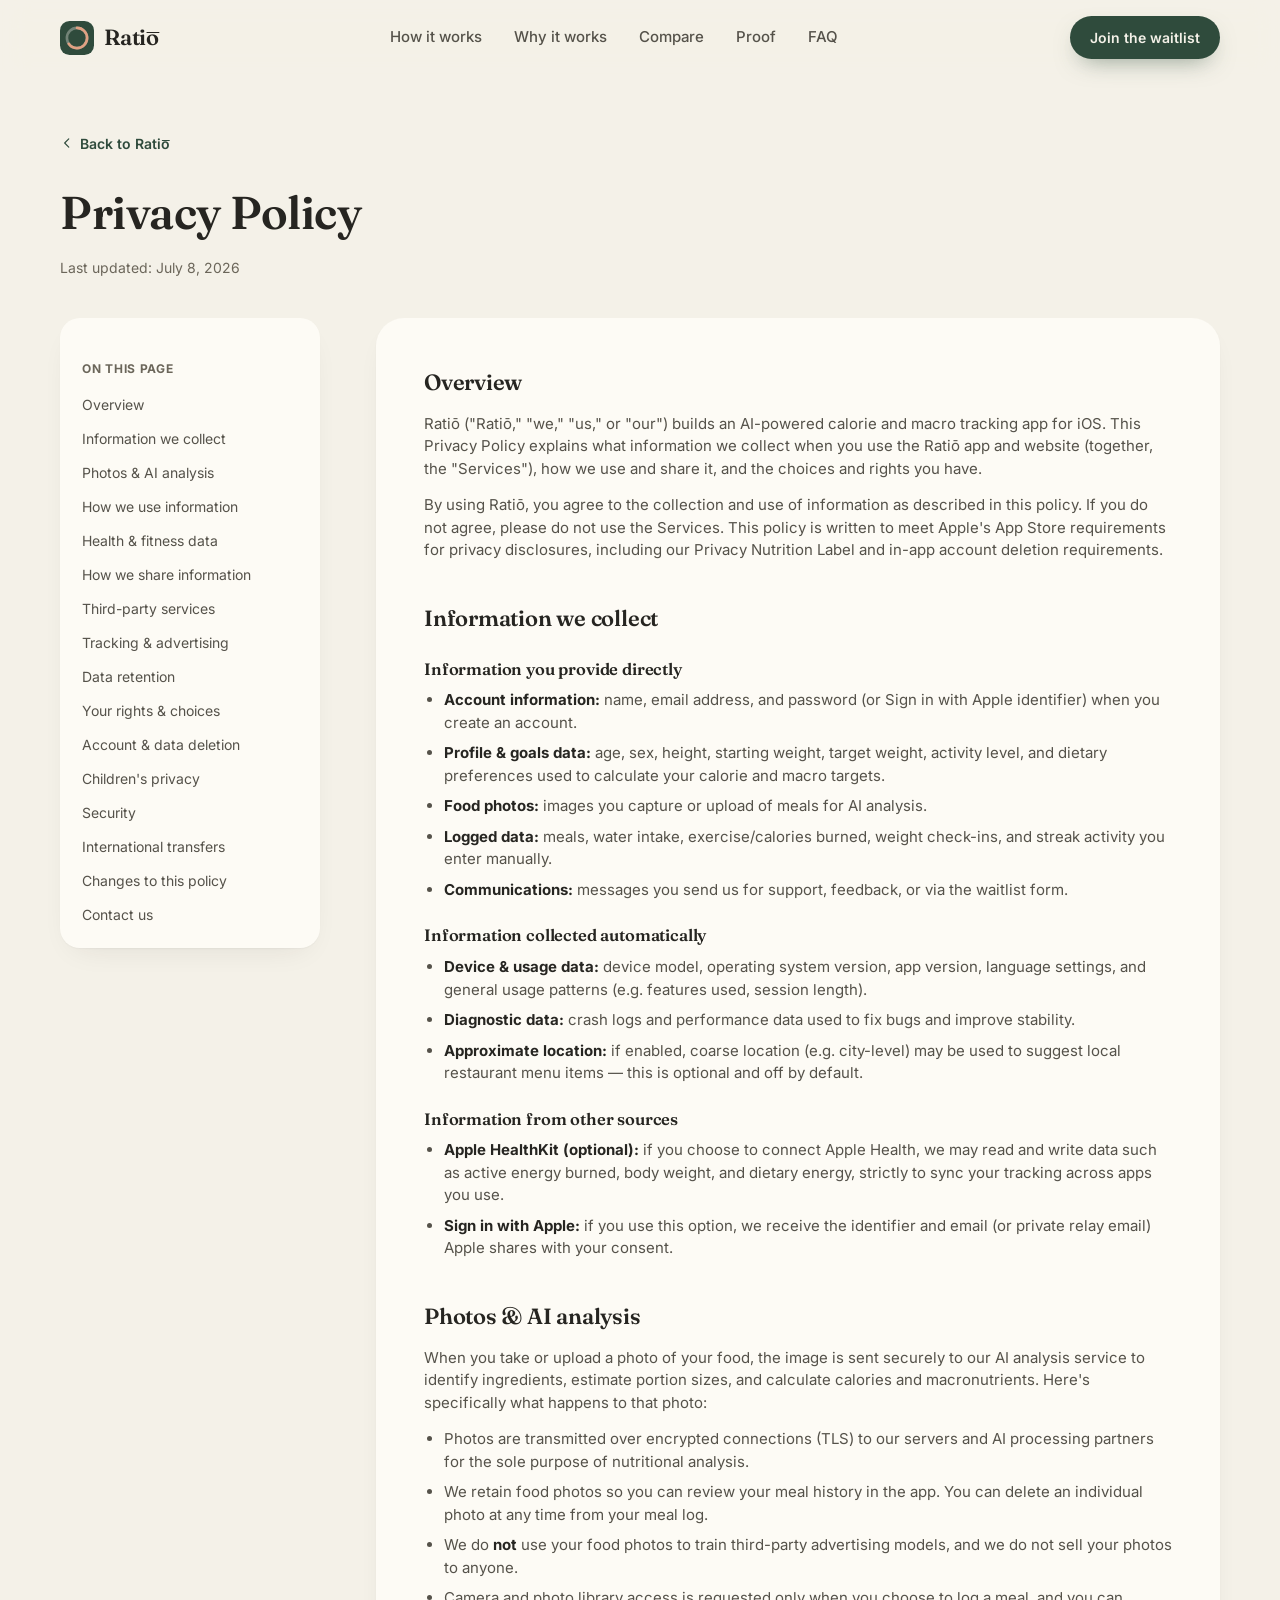
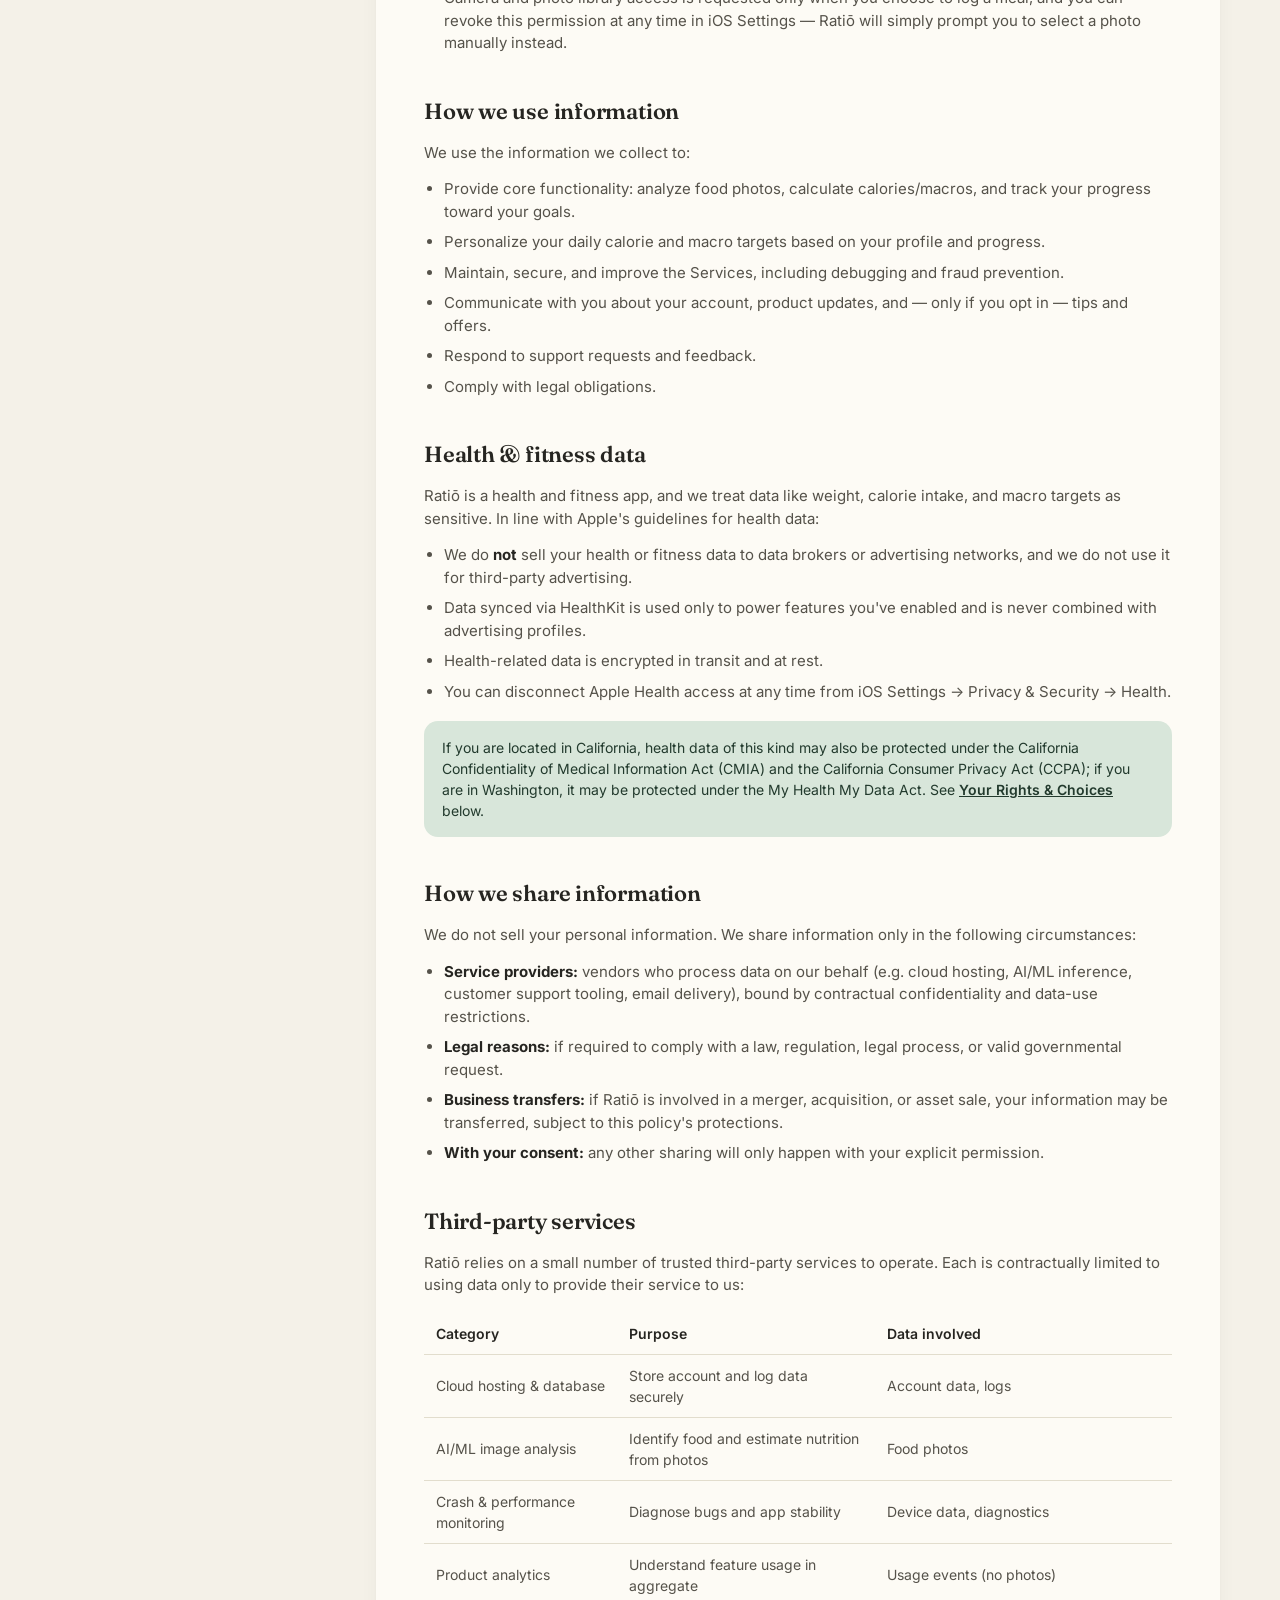
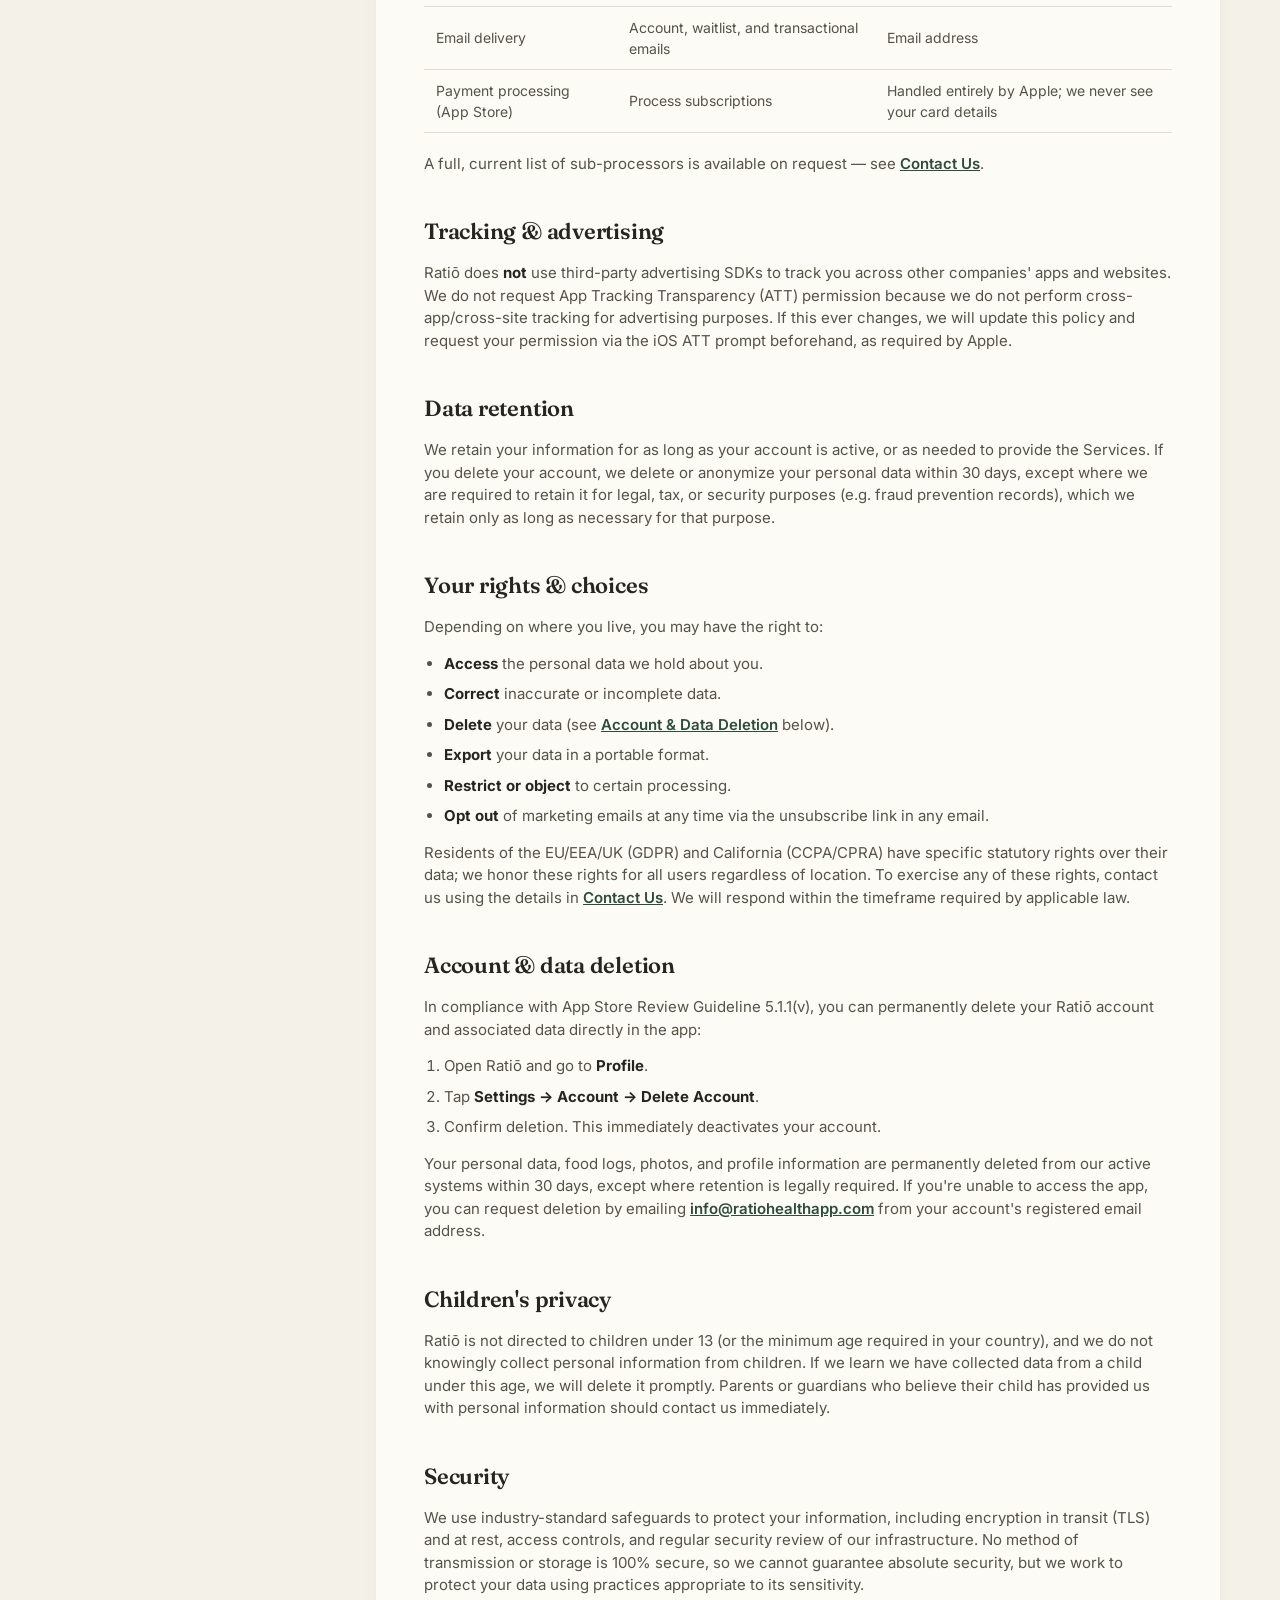
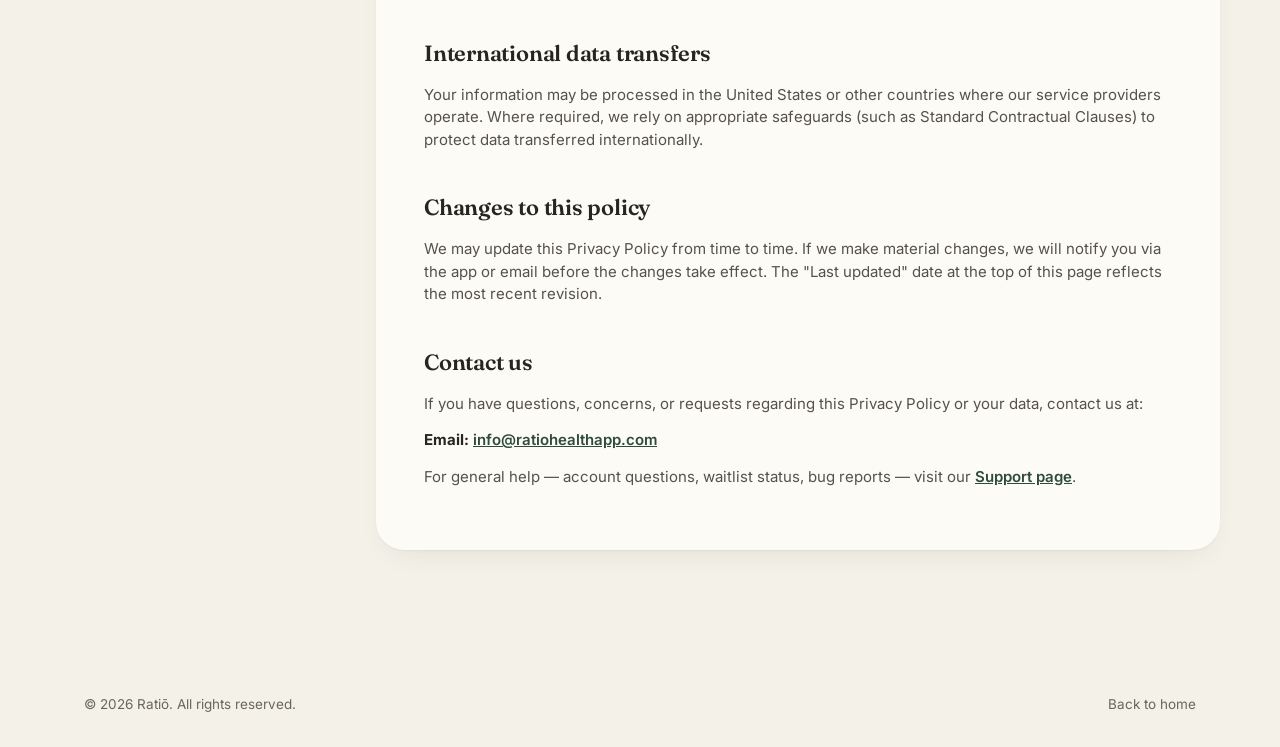
==== commit 3debbb79: "Add support page and consolidate all site emails to one address New support.html mirrors the privacy" ====
--- a/privacy.html
+++ b/privacy.html
@@ -64,7 +64,7 @@
   <div class="wrap legal-hero">
     <a href="index.html" class="back-link">
       <svg width="14" height="14" viewBox="0 0 24 24" fill="none"><path d="M15 5l-7 7 7 7" stroke="#2F4B3C" stroke-width="2" stroke-linecap="round" stroke-linejoin="round"/></svg>
-      Back to Ratiō
+      <span>Back to Rati<span class="o-mac">o</span></span>
     </a>
     <h1>Privacy Policy</h1>
     <p class="updated">Last updated: July 8, 2026</p>
@@ -199,7 +199,7 @@
           <li>Tap <strong>Settings → Account → Delete Account</strong>.</li>
           <li>Confirm deletion. This immediately deactivates your account.</li>
         </ol>
-        <p>Your personal data, food logs, photos, and profile information are permanently deleted from our active systems within 30 days, except where retention is legally required. If you're unable to access the app, you can request deletion by emailing <a href="mailto:privacy@ratioapp.com" style="color:var(--green); font-weight:600;">privacy@ratioapp.com</a> from your account's registered email address.</p>
+        <p>Your personal data, food logs, photos, and profile information are permanently deleted from our active systems within 30 days, except where retention is legally required. If you're unable to access the app, you can request deletion by emailing <a href="mailto:info@ratiohealthapp.com" style="color:var(--green); font-weight:600;">info@ratiohealthapp.com</a> from your account's registered email address.</p>
 
         <h2 id="children">Children's privacy</h2>
         <p>Ratiō is not directed to children under 13 (or the minimum age required in your country), and we do not knowingly collect personal information from children. If we learn we have collected data from a child under this age, we will delete it promptly. Parents or guardians who believe their child has provided us with personal information should contact us immediately.</p>
@@ -215,8 +215,8 @@
 
         <h2 id="contact">Contact us</h2>
         <p>If you have questions, concerns, or requests regarding this Privacy Policy or your data, contact us at:</p>
-        <p><strong>Email:</strong> <a href="mailto:privacy@ratioapp.com" style="color:var(--green); font-weight:600;">privacy@ratioapp.com</a><br/>
-        <strong>General support:</strong> <a href="mailto:hello@ratioapp.com" style="color:var(--green); font-weight:600;">hello@ratioapp.com</a></p>
+        <p><strong>Email:</strong> <a href="mailto:info@ratiohealthapp.com" style="color:var(--green); font-weight:600;">info@ratiohealthapp.com</a></p>
+        <p>For general help — account questions, waitlist status, bug reports — visit our <a href="support.html" style="color:var(--green); font-weight:600;">Support page</a>.</p>
       </article>
     </div>
   </div>
--- a/styles.css
+++ b/styles.css
@@ -252,6 +252,14 @@
   gap: 10px;
   max-width: 460px;
   margin-bottom: 14px;
+}
+.hp-field {
+  position: absolute;
+  width: 1px;
+  height: 1px;
+  overflow: hidden;
+  clip: rect(0 0 0 0);
+  white-space: nowrap;
 }
 .waitlist-form input[type="email"] {
   flex: 1;
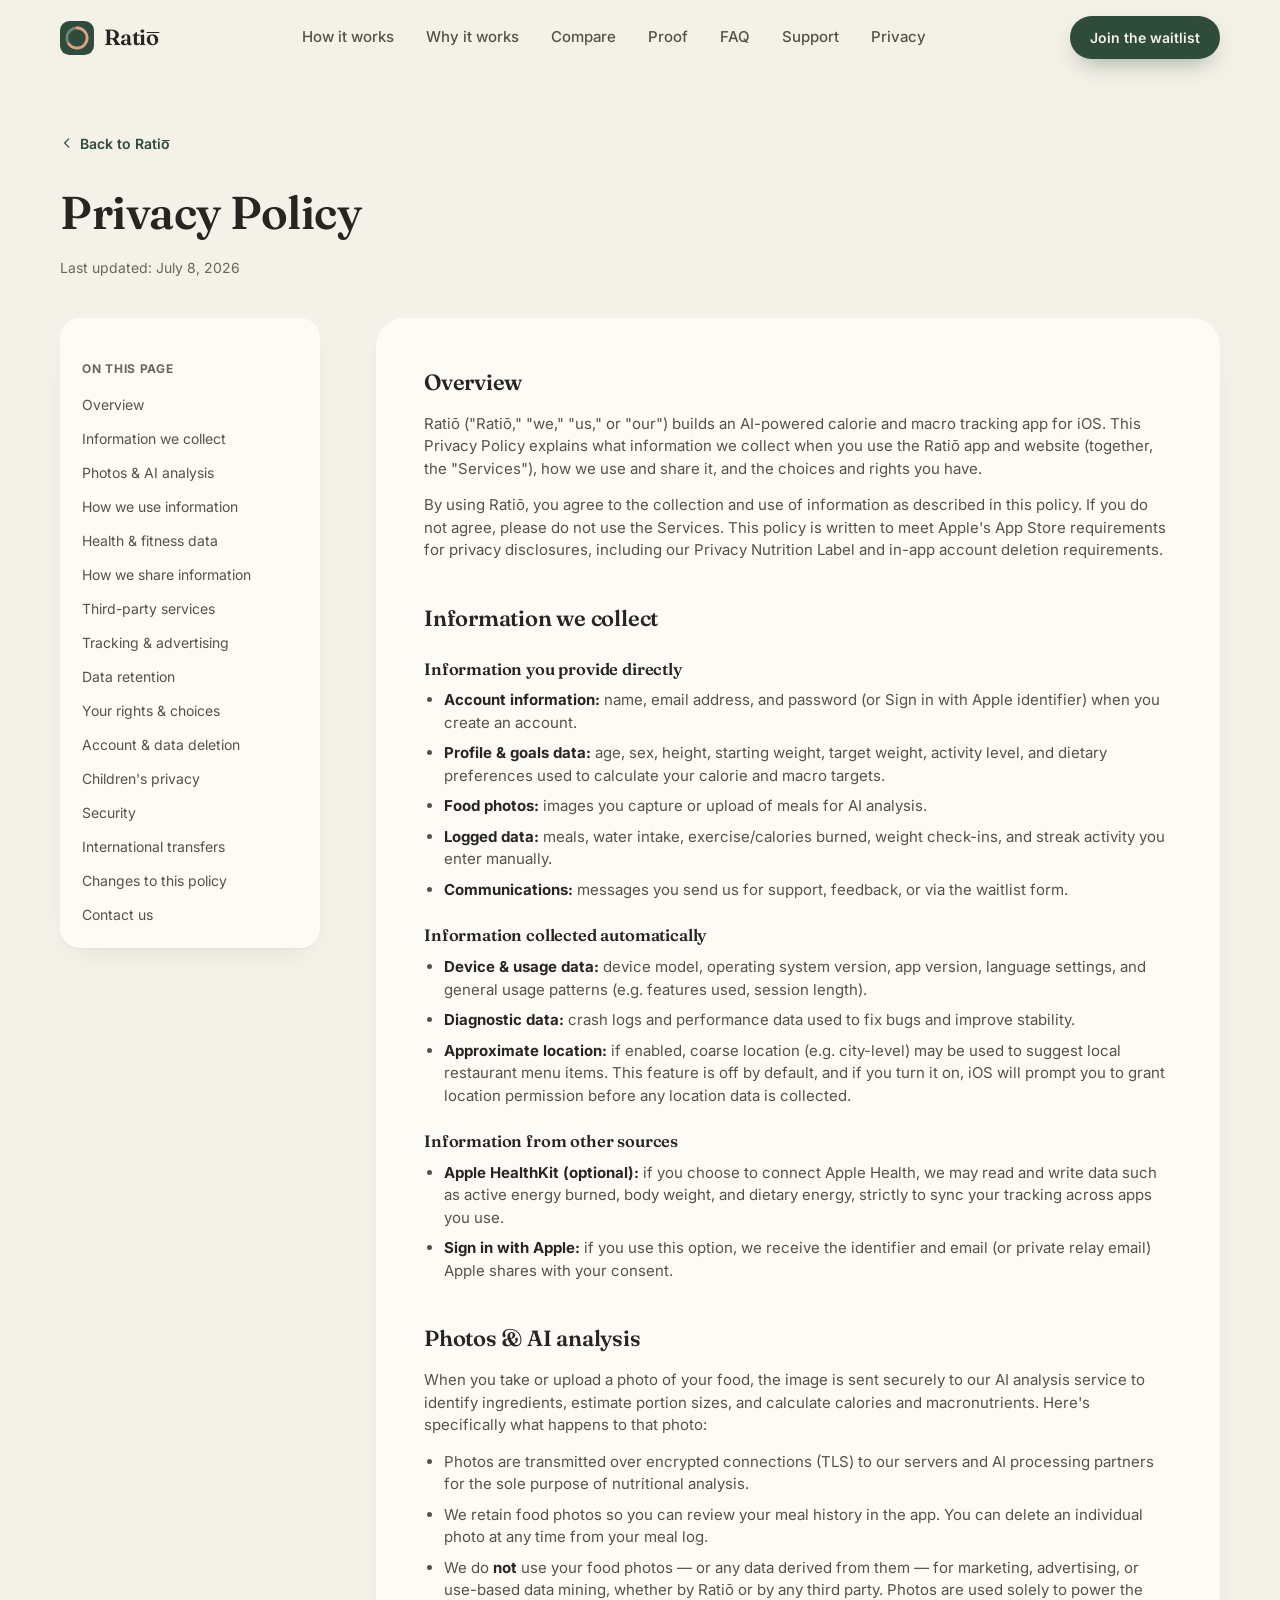
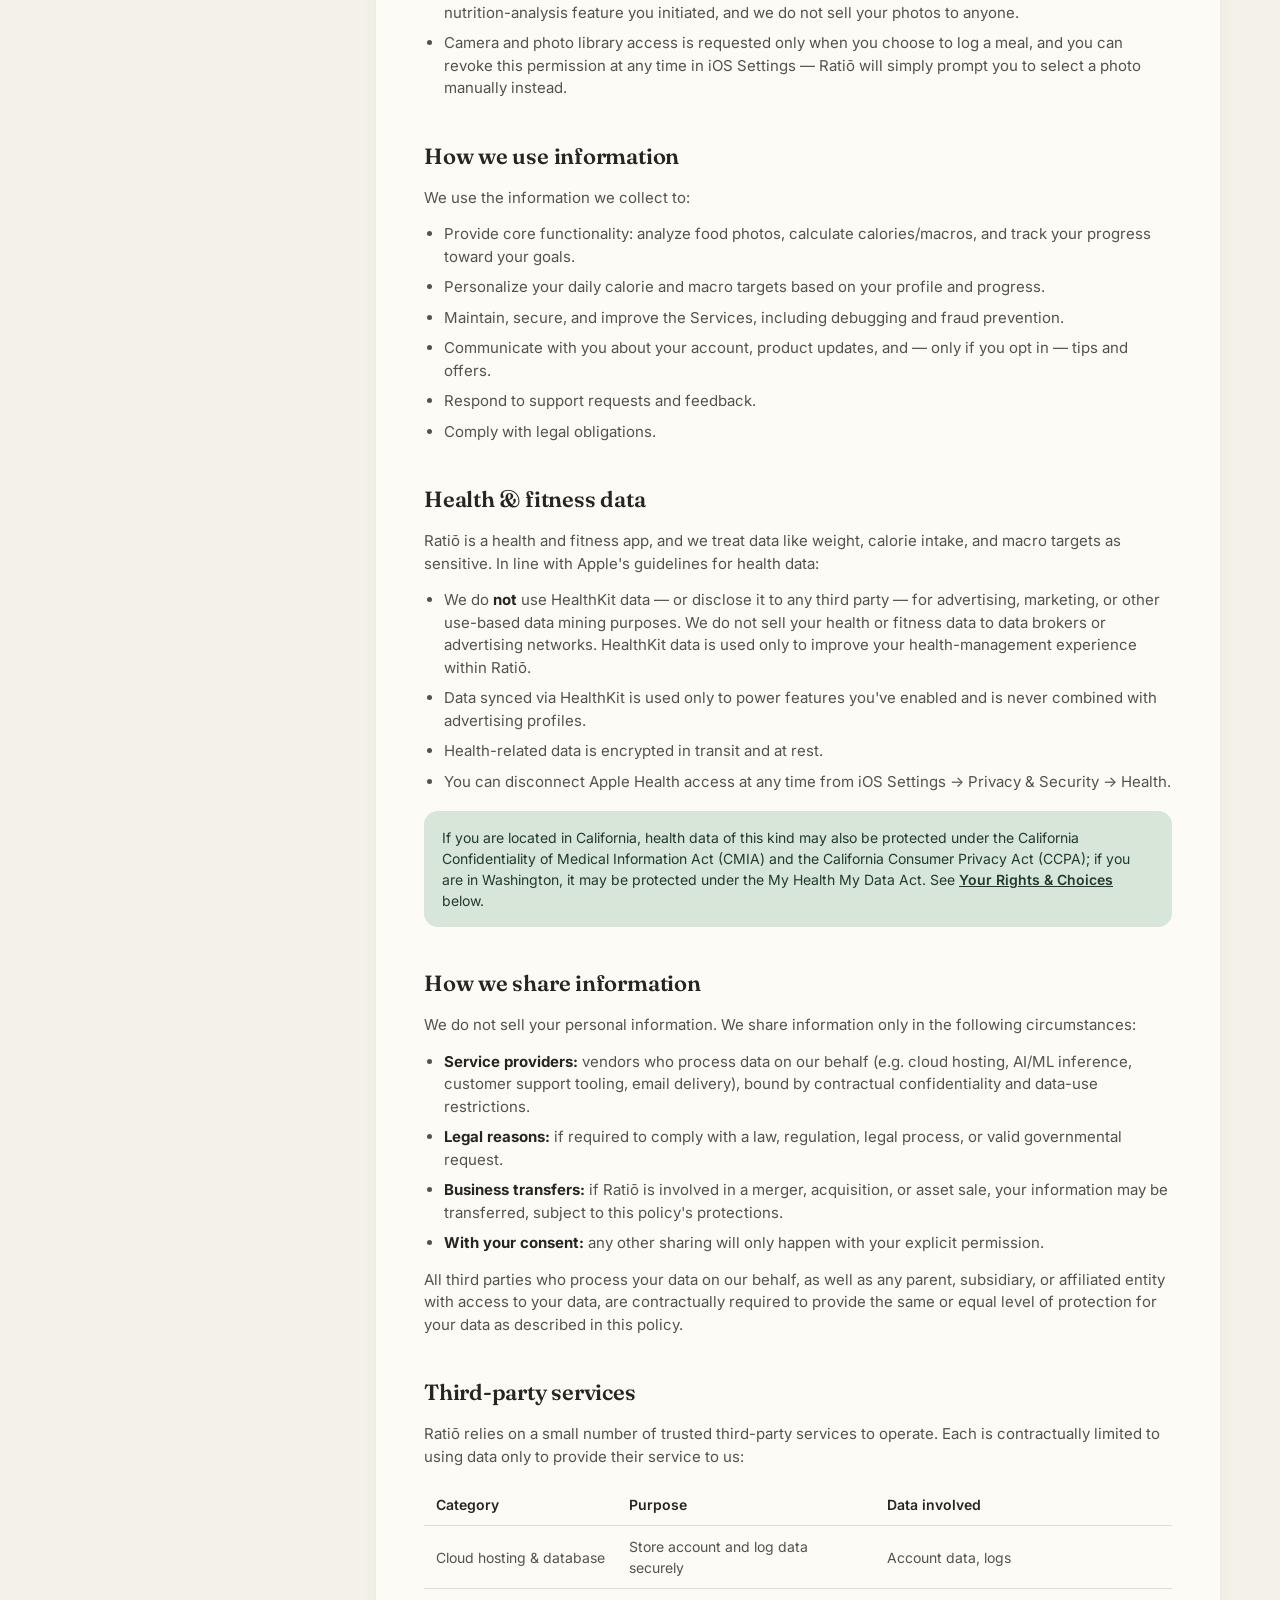
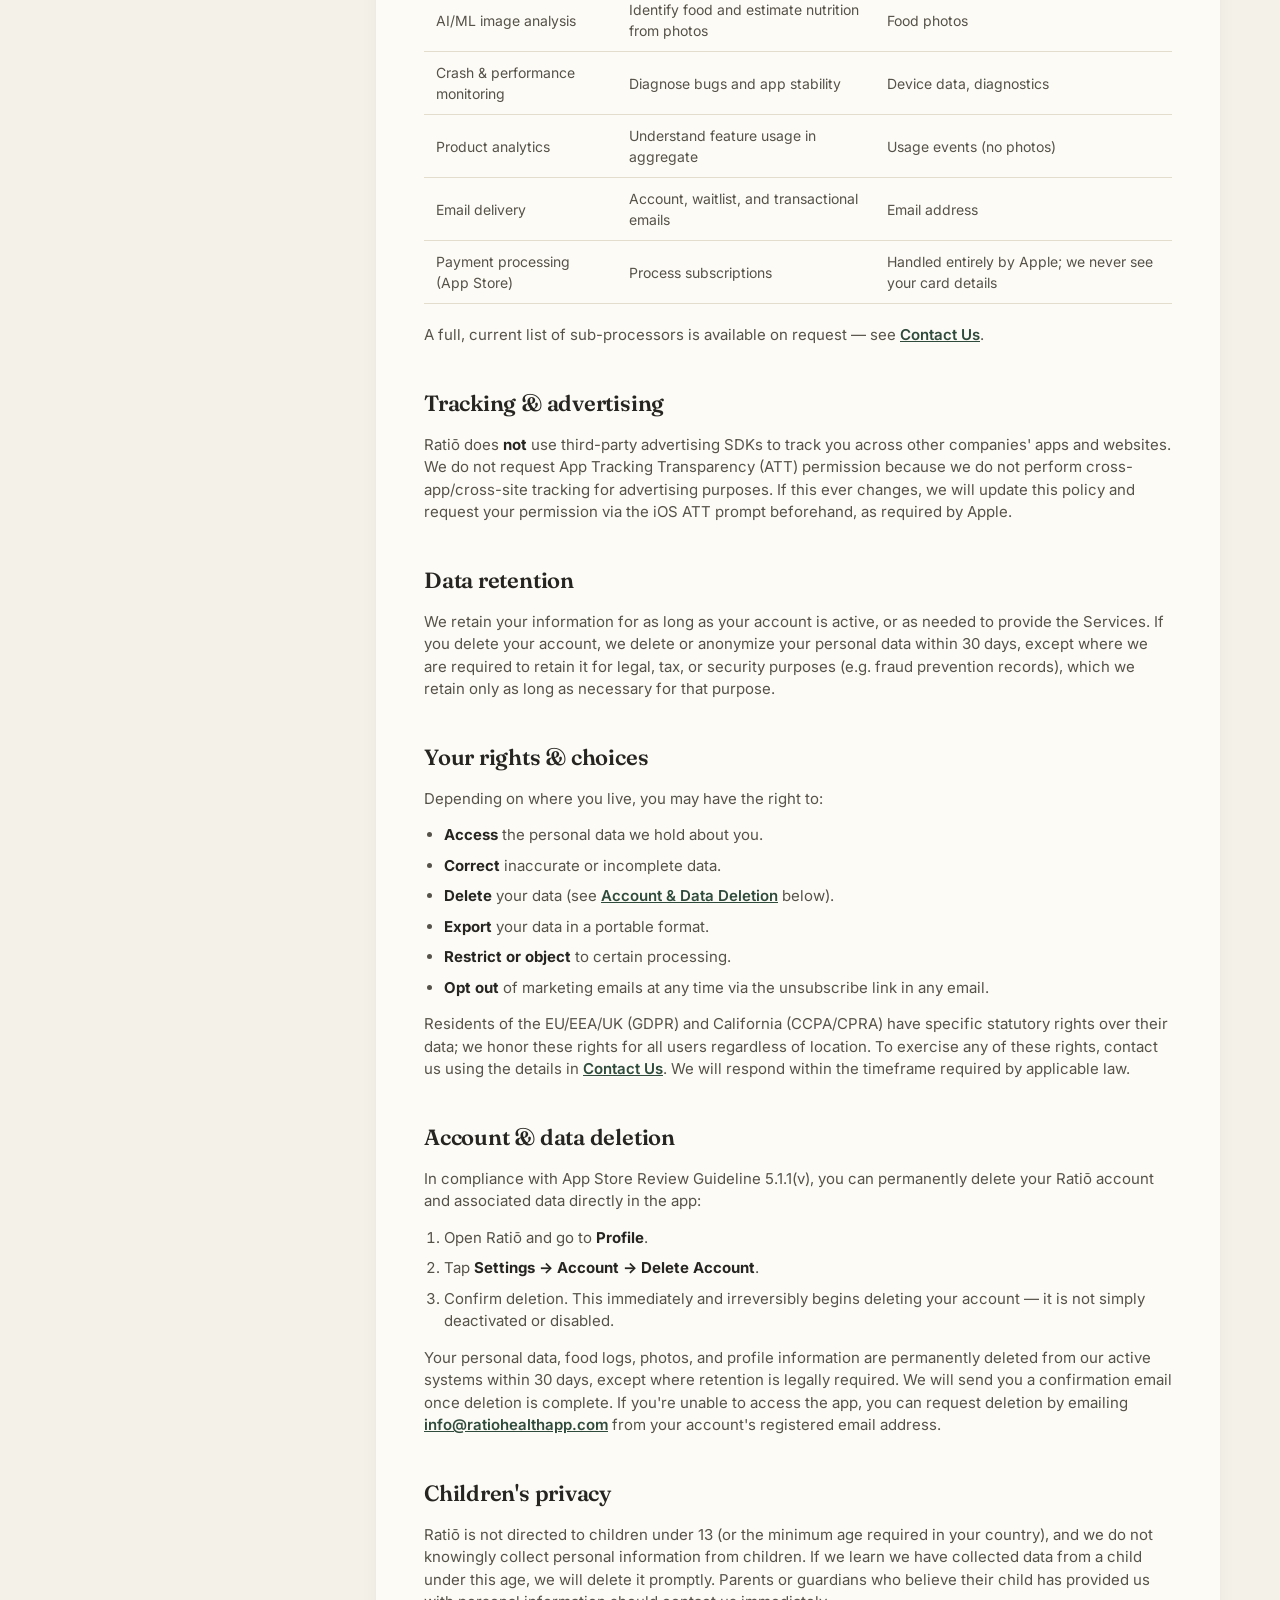
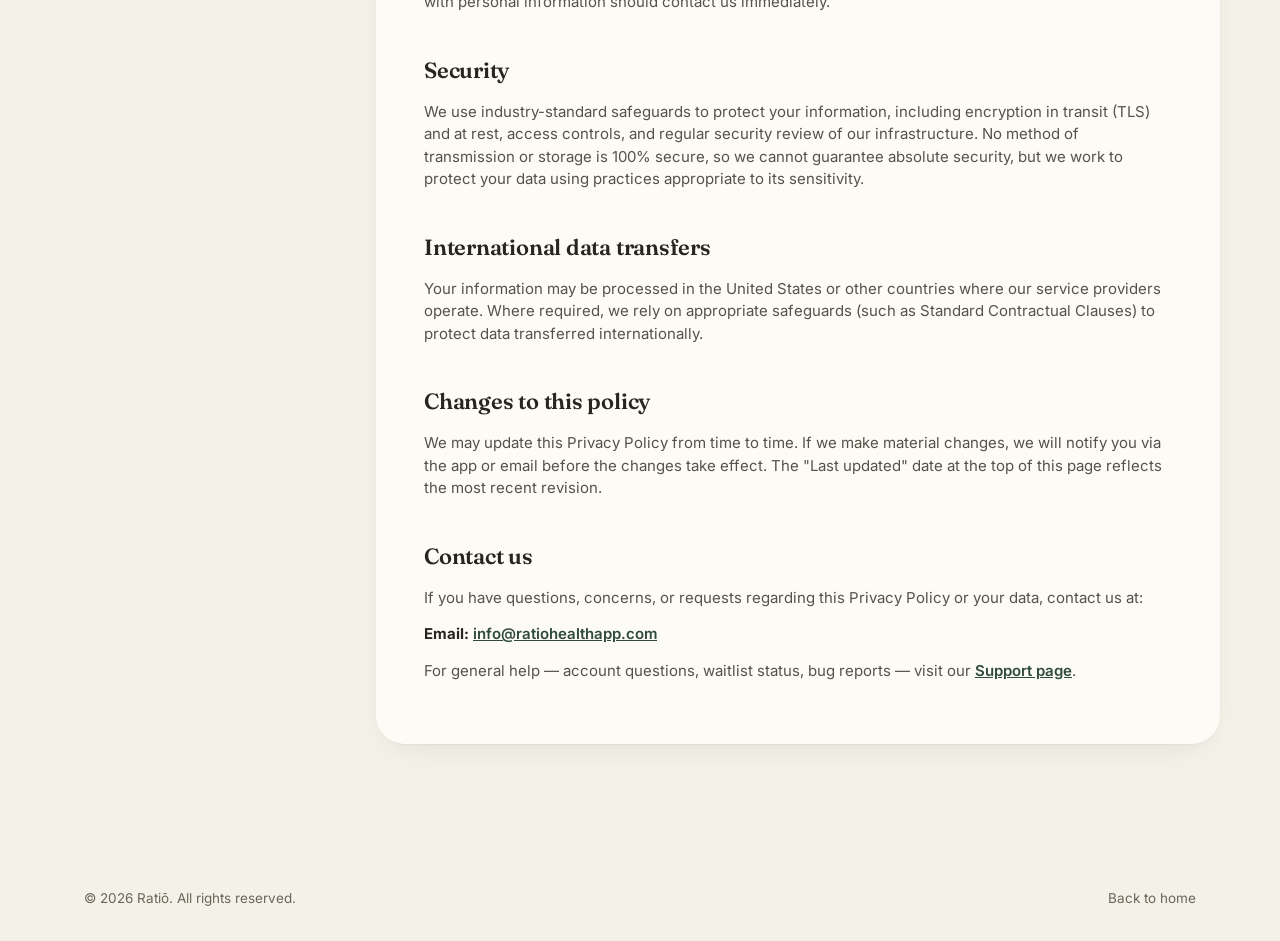
==== commit 944aa10f: "Add Support/Privacy to top nav; fix Apple 5.1.x compliance gaps Nav: Support and Privacy are now lin" ====
--- a/privacy.html
+++ b/privacy.html
@@ -41,6 +41,8 @@
       <a href="index.html#compare">Compare</a>
       <a href="index.html#accuracy">Proof</a>
       <a href="index.html#faq">FAQ</a>
+      <a href="support.html">Support</a>
+      <a href="privacy.html">Privacy</a>
     </nav>
     <div class="nav-cta">
       <a href="index.html#waitlist" class="btn btn-primary">Join the waitlist</a>
@@ -55,6 +57,8 @@
       <a href="index.html#compare">Compare</a>
       <a href="index.html#accuracy">Proof</a>
       <a href="index.html#faq">FAQ</a>
+      <a href="support.html">Support</a>
+      <a href="privacy.html">Privacy</a>
       <a href="index.html#waitlist" class="btn btn-primary btn-block">Join the waitlist</a>
     </nav>
   </div>
@@ -112,7 +116,7 @@
         <ul>
           <li><strong>Device & usage data:</strong> device model, operating system version, app version, language settings, and general usage patterns (e.g. features used, session length).</li>
           <li><strong>Diagnostic data:</strong> crash logs and performance data used to fix bugs and improve stability.</li>
-          <li><strong>Approximate location:</strong> if enabled, coarse location (e.g. city-level) may be used to suggest local restaurant menu items — this is optional and off by default.</li>
+          <li><strong>Approximate location:</strong> if enabled, coarse location (e.g. city-level) may be used to suggest local restaurant menu items. This feature is off by default, and if you turn it on, iOS will prompt you to grant location permission before any location data is collected.</li>
         </ul>
         <h3>Information from other sources</h3>
         <ul>
@@ -125,7 +129,7 @@
         <ul>
           <li>Photos are transmitted over encrypted connections (TLS) to our servers and AI processing partners for the sole purpose of nutritional analysis.</li>
           <li>We retain food photos so you can review your meal history in the app. You can delete an individual photo at any time from your meal log.</li>
-          <li>We do <strong>not</strong> use your food photos to train third-party advertising models, and we do not sell your photos to anyone.</li>
+          <li>We do <strong>not</strong> use your food photos — or any data derived from them — for marketing, advertising, or use-based data mining, whether by Ratiō or by any third party. Photos are used solely to power the nutrition-analysis feature you initiated, and we do not sell your photos to anyone.</li>
           <li>Camera and photo library access is requested only when you choose to log a meal, and you can revoke this permission at any time in iOS Settings — Ratiō will simply prompt you to select a photo manually instead.</li>
         </ul>
 
@@ -143,7 +147,7 @@
         <h2 id="health-data">Health & fitness data</h2>
         <p>Ratiō is a health and fitness app, and we treat data like weight, calorie intake, and macro targets as sensitive. In line with Apple's guidelines for health data:</p>
         <ul>
-          <li>We do <strong>not</strong> sell your health or fitness data to data brokers or advertising networks, and we do not use it for third-party advertising.</li>
+          <li>We do <strong>not</strong> use HealthKit data — or disclose it to any third party — for advertising, marketing, or other use-based data mining purposes. We do not sell your health or fitness data to data brokers or advertising networks. HealthKit data is used only to improve your health-management experience within Ratiō.</li>
           <li>Data synced via HealthKit is used only to power features you've enabled and is never combined with advertising profiles.</li>
           <li>Health-related data is encrypted in transit and at rest.</li>
           <li>You can disconnect Apple Health access at any time from iOS Settings → Privacy & Security → Health.</li>
@@ -158,6 +162,7 @@
           <li><strong>Business transfers:</strong> if Ratiō is involved in a merger, acquisition, or asset sale, your information may be transferred, subject to this policy's protections.</li>
           <li><strong>With your consent:</strong> any other sharing will only happen with your explicit permission.</li>
         </ul>
+        <p>All third parties who process your data on our behalf, as well as any parent, subsidiary, or affiliated entity with access to your data, are contractually required to provide the same or equal level of protection for your data as described in this policy.</p>
 
         <h2 id="third-party">Third-party services</h2>
         <p>Ratiō relies on a small number of trusted third-party services to operate. Each is contractually limited to using data only to provide their service to us:</p>
@@ -197,9 +202,9 @@
         <ol>
           <li>Open Ratiō and go to <strong>Profile</strong>.</li>
           <li>Tap <strong>Settings → Account → Delete Account</strong>.</li>
-          <li>Confirm deletion. This immediately deactivates your account.</li>
+          <li>Confirm deletion. This immediately and irreversibly begins deleting your account — it is not simply deactivated or disabled.</li>
         </ol>
-        <p>Your personal data, food logs, photos, and profile information are permanently deleted from our active systems within 30 days, except where retention is legally required. If you're unable to access the app, you can request deletion by emailing <a href="mailto:info@ratiohealthapp.com" style="color:var(--green); font-weight:600;">info@ratiohealthapp.com</a> from your account's registered email address.</p>
+        <p>Your personal data, food logs, photos, and profile information are permanently deleted from our active systems within 30 days, except where retention is legally required. We will send you a confirmation email once deletion is complete. If you're unable to access the app, you can request deletion by emailing <a href="mailto:info@ratiohealthapp.com" style="color:var(--green); font-weight:600;">info@ratiohealthapp.com</a> from your account's registered email address.</p>
 
         <h2 id="children">Children's privacy</h2>
         <p>Ratiō is not directed to children under 13 (or the minimum age required in your country), and we do not knowingly collect personal information from children. If we learn we have collected data from a child under this age, we will delete it promptly. Parents or guardians who believe their child has provided us with personal information should contact us immediately.</p>
--- a/styles.css
+++ b/styles.css
@@ -763,9 +763,10 @@
   .legal-toc { position: static; }
 }
 
-@media (max-width: 720px) {
-  .snap-badge.top { left: 4px; top: 24px; font-size: 12px; padding: 8px 12px; }
-  .snap-badge.bottom { right: 4px; bottom: 48px; font-size: 12px; padding: 8px 12px; }
+/* Nav switches to the hamburger menu earlier than the general mobile
+   breakpoint below — with 7 links plus the logo and CTA button, the
+   full desktop nav starts wrapping to two lines around ~860px. */
+@media (max-width: 900px) {
   .nav-links { display: none; }
   .nav-cta { display: none; }
   .nav-toggle {
@@ -775,6 +776,11 @@
     border: 1px solid var(--line);
     background: var(--card);
   }
+}
+
+@media (max-width: 720px) {
+  .snap-badge.top { left: 4px; top: 24px; font-size: 12px; padding: 8px 12px; }
+  .snap-badge.bottom { right: 4px; bottom: 48px; font-size: 12px; padding: 8px 12px; }
   section { padding: 64px 0; }
   .why { border-radius: 28px; margin: 0 12px; padding: 56px 0; }
   .final-cta { border-radius: 28px; margin: 0 12px; padding: 56px 20px; }
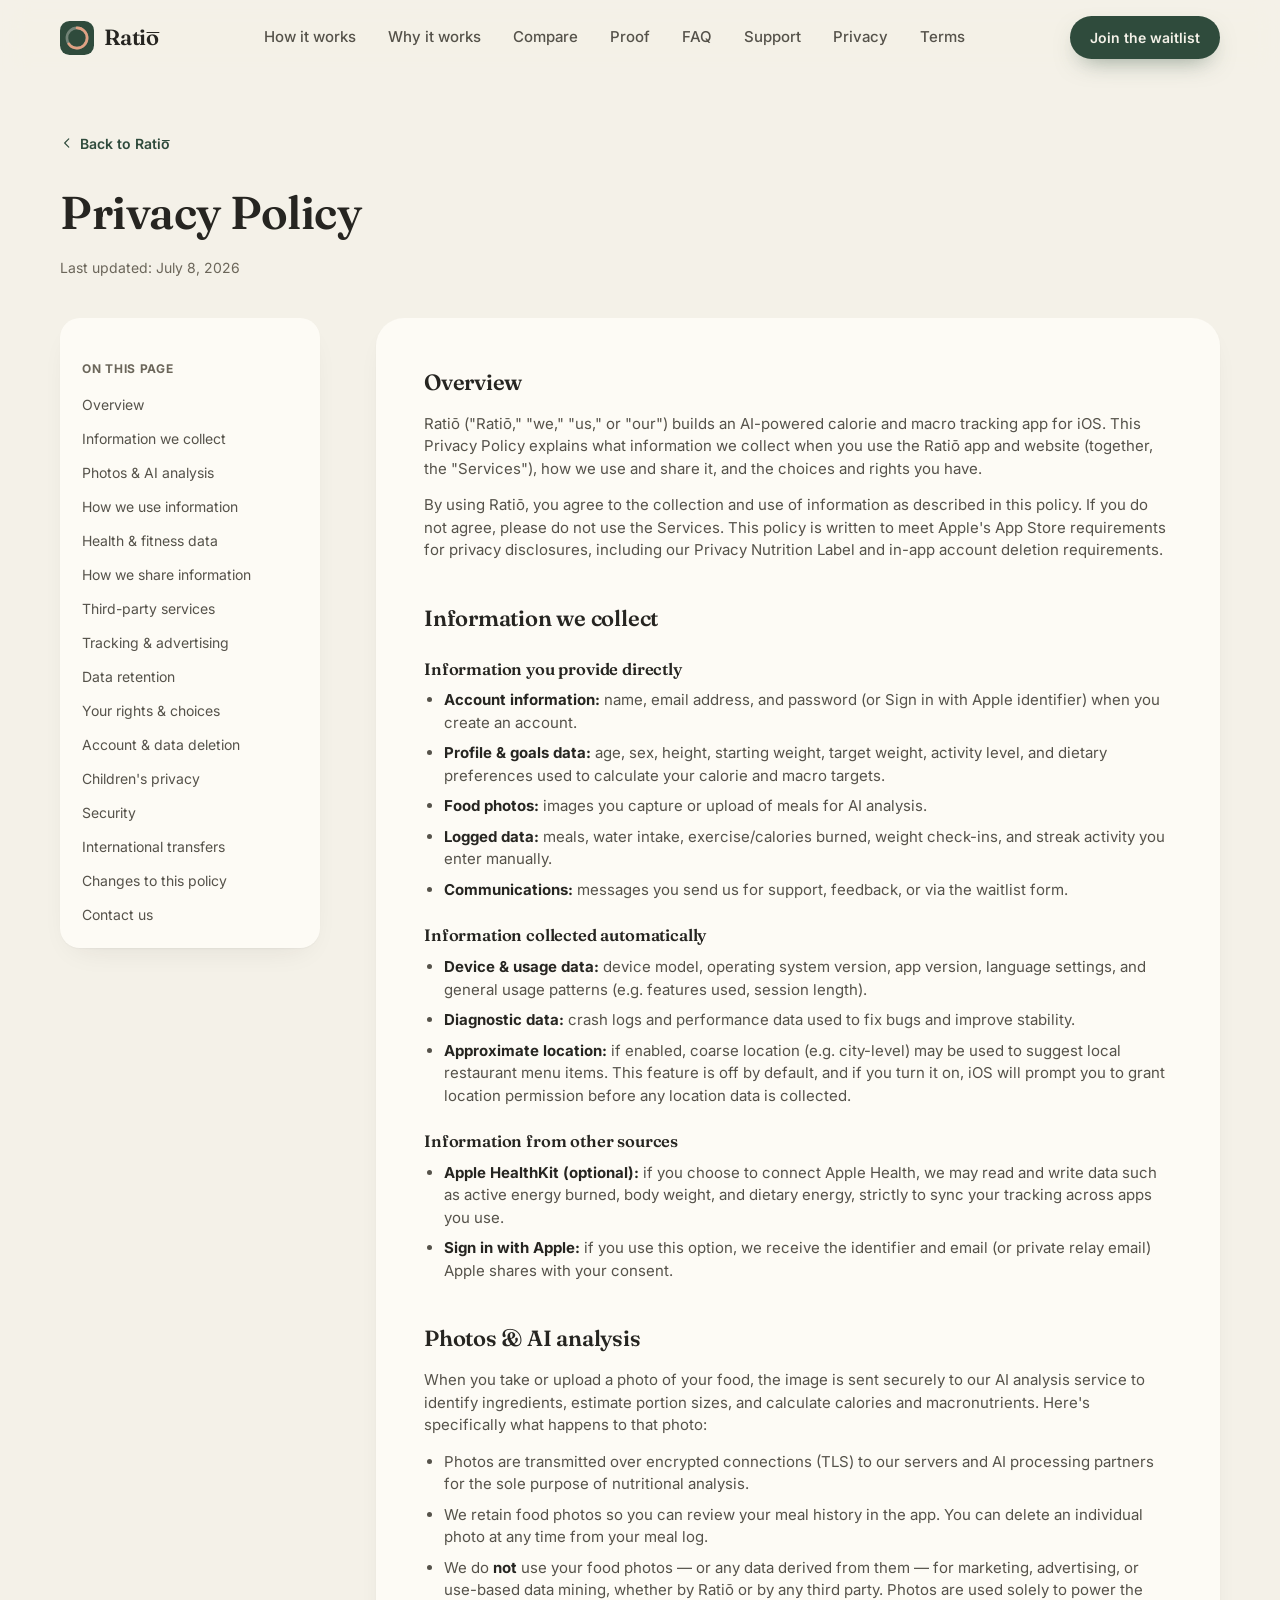
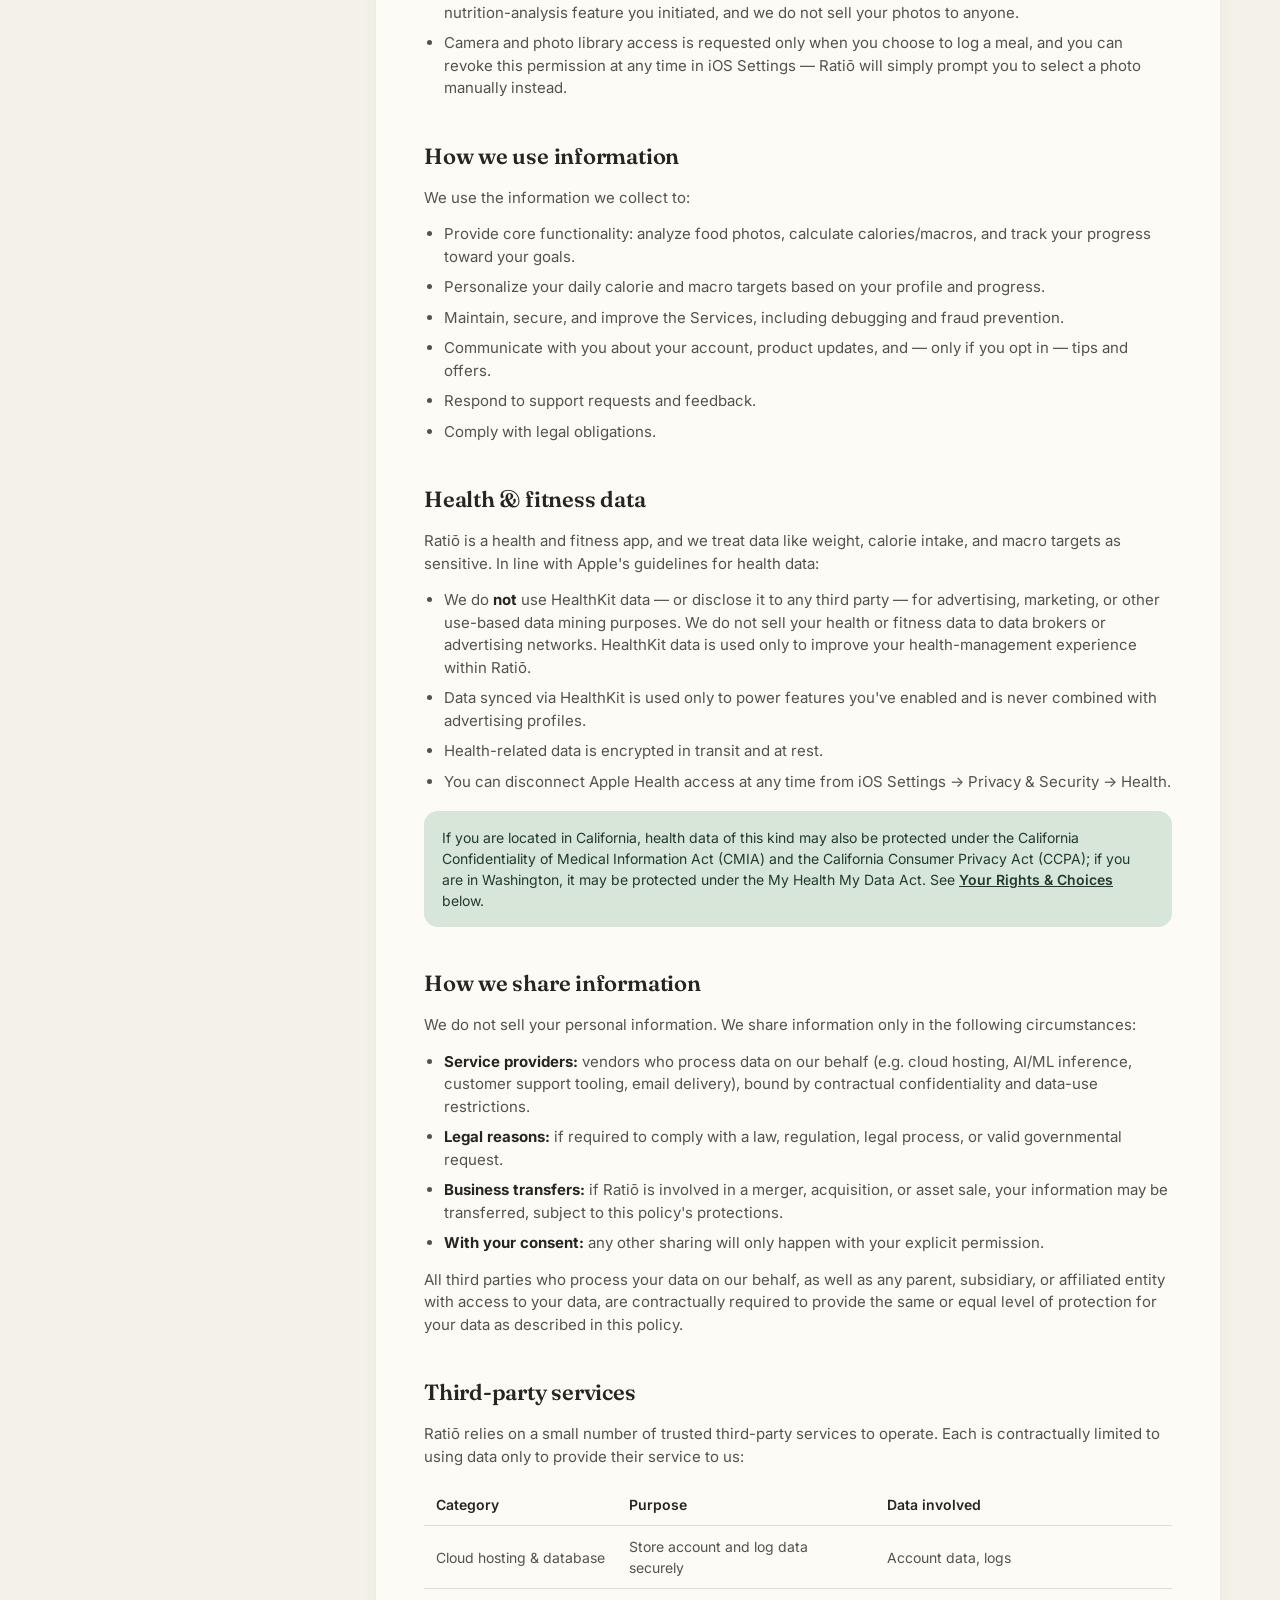
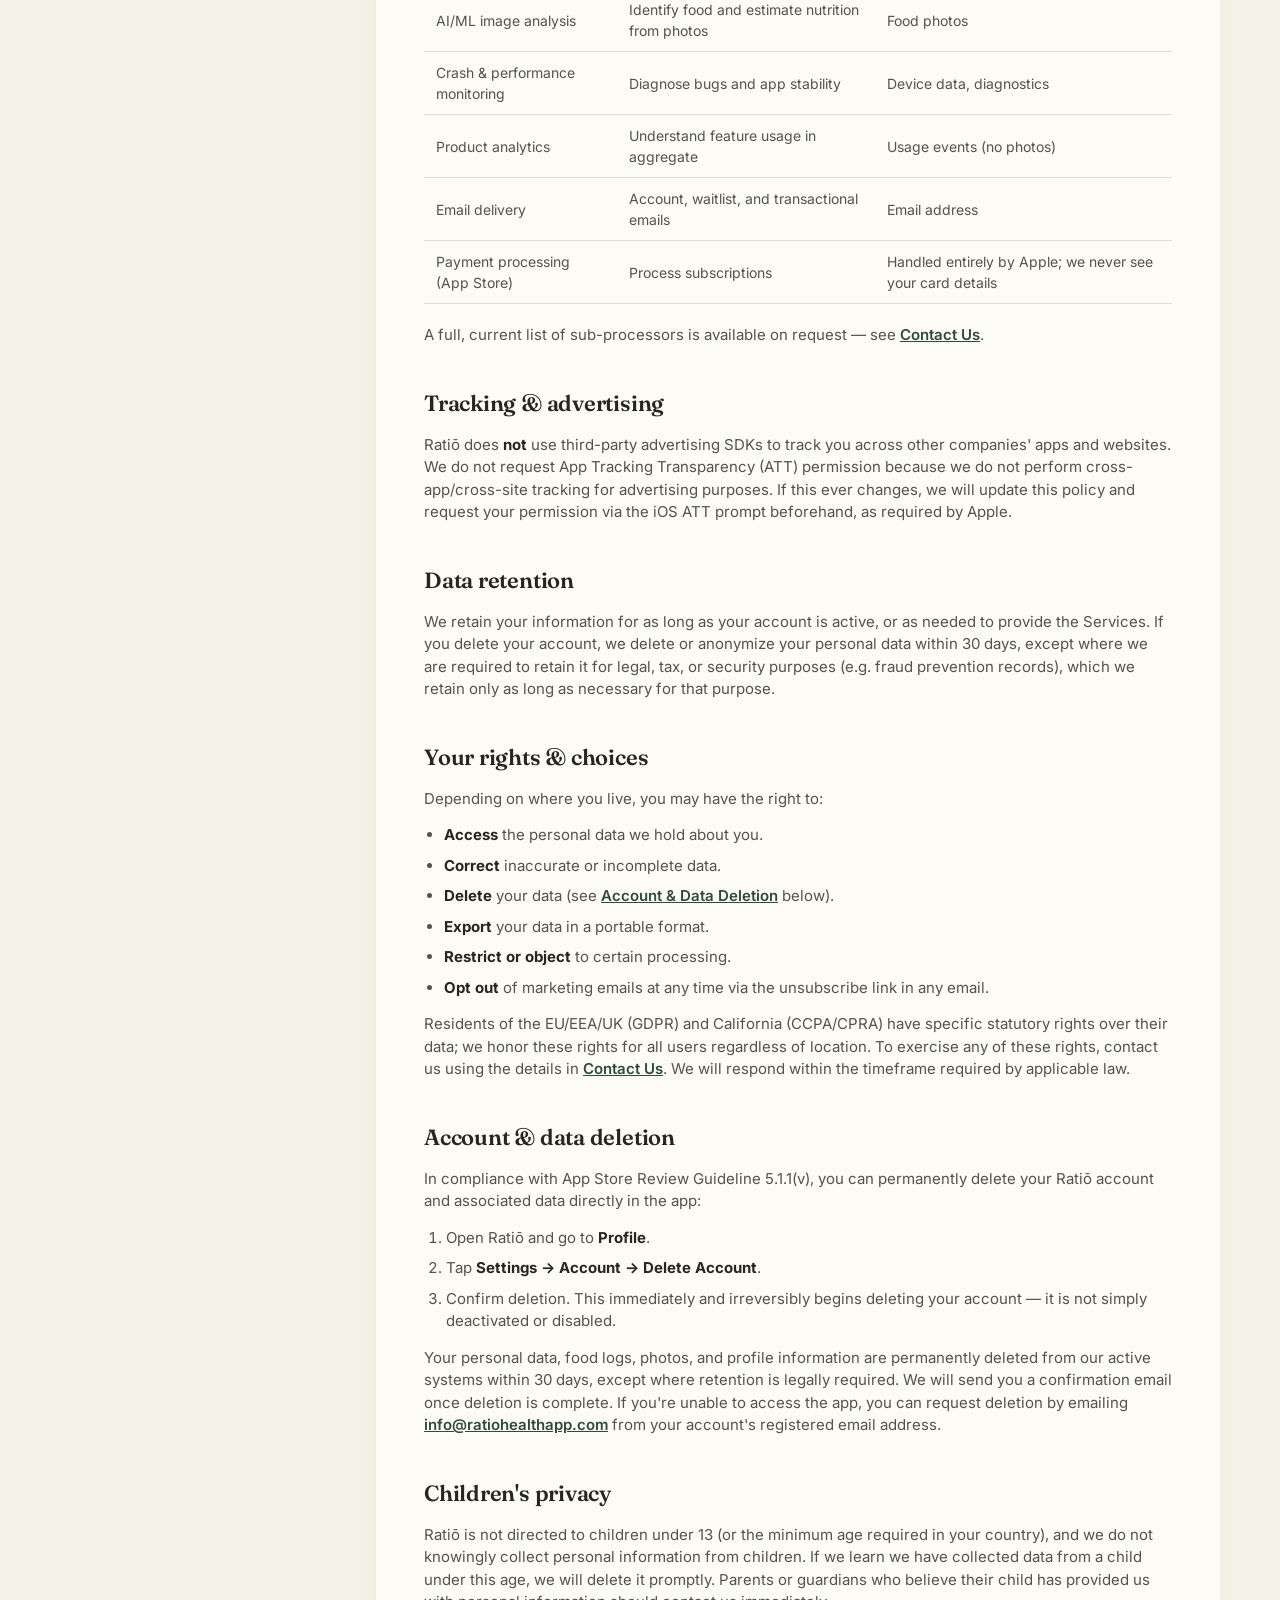
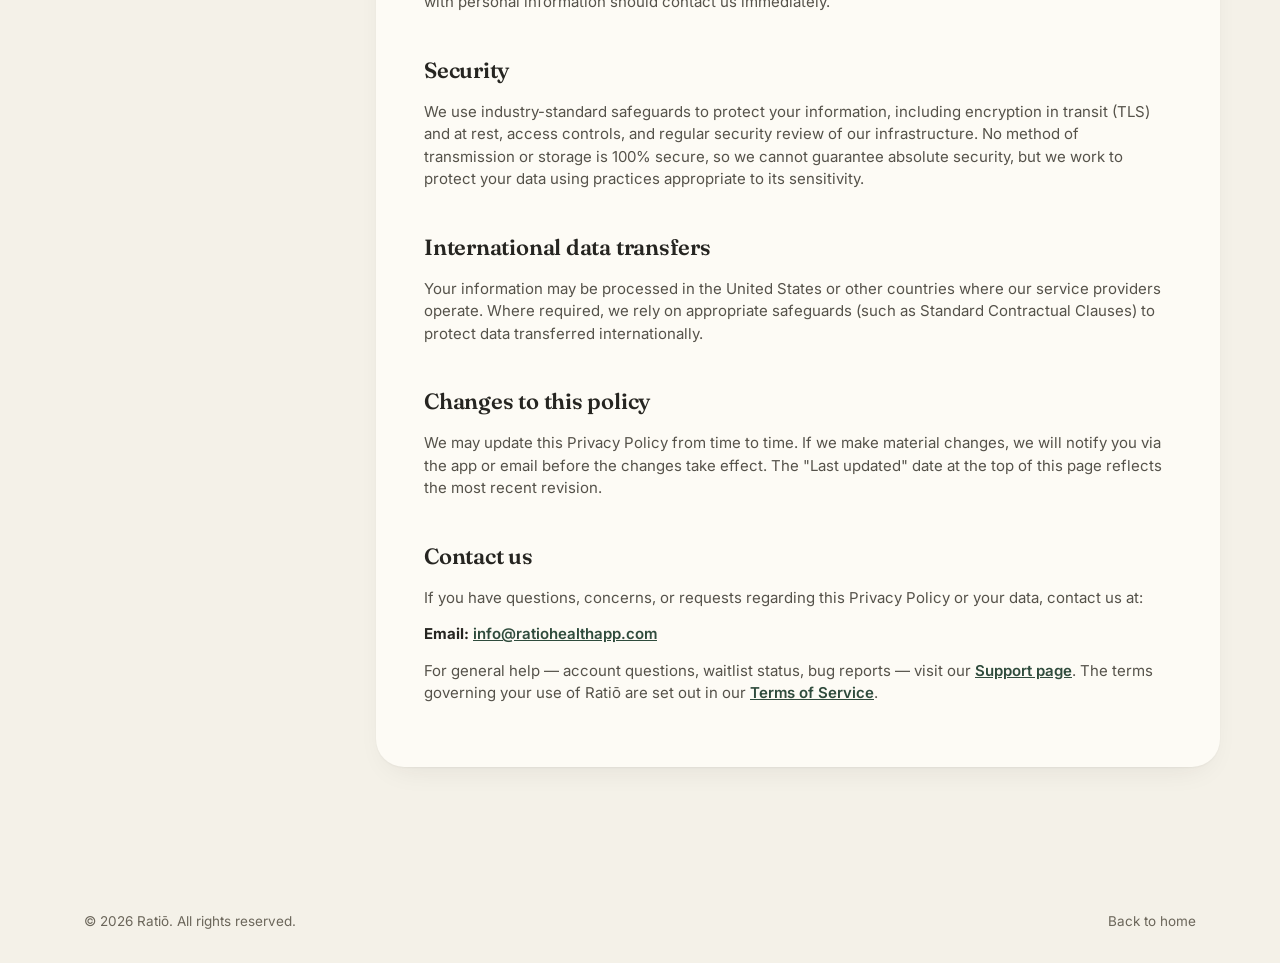
==== commit 80774f56: "Add Terms of Service / EULA page and link it across the site Adds terms.html covering Apple's EULA m" ====
--- a/privacy.html
+++ b/privacy.html
@@ -43,6 +43,7 @@
       <a href="index.html#faq">FAQ</a>
       <a href="support.html">Support</a>
       <a href="privacy.html">Privacy</a>
+      <a href="terms.html">Terms</a>
     </nav>
     <div class="nav-cta">
       <a href="index.html#waitlist" class="btn btn-primary">Join the waitlist</a>
@@ -59,6 +60,7 @@
       <a href="index.html#faq">FAQ</a>
       <a href="support.html">Support</a>
       <a href="privacy.html">Privacy</a>
+      <a href="terms.html">Terms</a>
       <a href="index.html#waitlist" class="btn btn-primary btn-block">Join the waitlist</a>
     </nav>
   </div>
@@ -221,7 +223,7 @@
         <h2 id="contact">Contact us</h2>
         <p>If you have questions, concerns, or requests regarding this Privacy Policy or your data, contact us at:</p>
         <p><strong>Email:</strong> <a href="mailto:info@ratiohealthapp.com" style="color:var(--green); font-weight:600;">info@ratiohealthapp.com</a></p>
-        <p>For general help — account questions, waitlist status, bug reports — visit our <a href="support.html" style="color:var(--green); font-weight:600;">Support page</a>.</p>
+        <p>For general help — account questions, waitlist status, bug reports — visit our <a href="support.html" style="color:var(--green); font-weight:600;">Support page</a>. The terms governing your use of Ratiō are set out in our <a href="terms.html" style="color:var(--green); font-weight:600;">Terms of Service</a>.</p>
       </article>
     </div>
   </div>
--- a/styles.css
+++ b/styles.css
@@ -735,6 +735,8 @@
 .legal-content table { width: 100%; border-collapse: collapse; margin: 16px 0 20px; font-size: 14px; }
 .legal-content th, .legal-content td { text-align: left; padding: 10px 12px; border-bottom: 1px solid var(--line); color: var(--ink-soft); }
 .legal-content th { color: var(--ink); font-weight: 600; }
+.legal-content a { color: var(--green); font-weight: 600; }
+.legal-content ol { padding-left: 22px; }
 .legal-note {
   background: var(--green-pale);
   border-radius: var(--radius-sm);
@@ -750,6 +752,10 @@
 [data-reveal].in-view { opacity: 1; transform: translateY(0); }
 
 /* ---------- Responsive ---------- */
+@media (max-width: 1080px) {
+  .nav-links { gap: 18px; }
+  .nav-links a { font-size: 14px; }
+}
 @media (max-width: 980px) {
   .hero-grid { grid-template-columns: 1fr; }
   .hero-visual { order: -1; margin-bottom: 12px; transform: scale(0.9); }
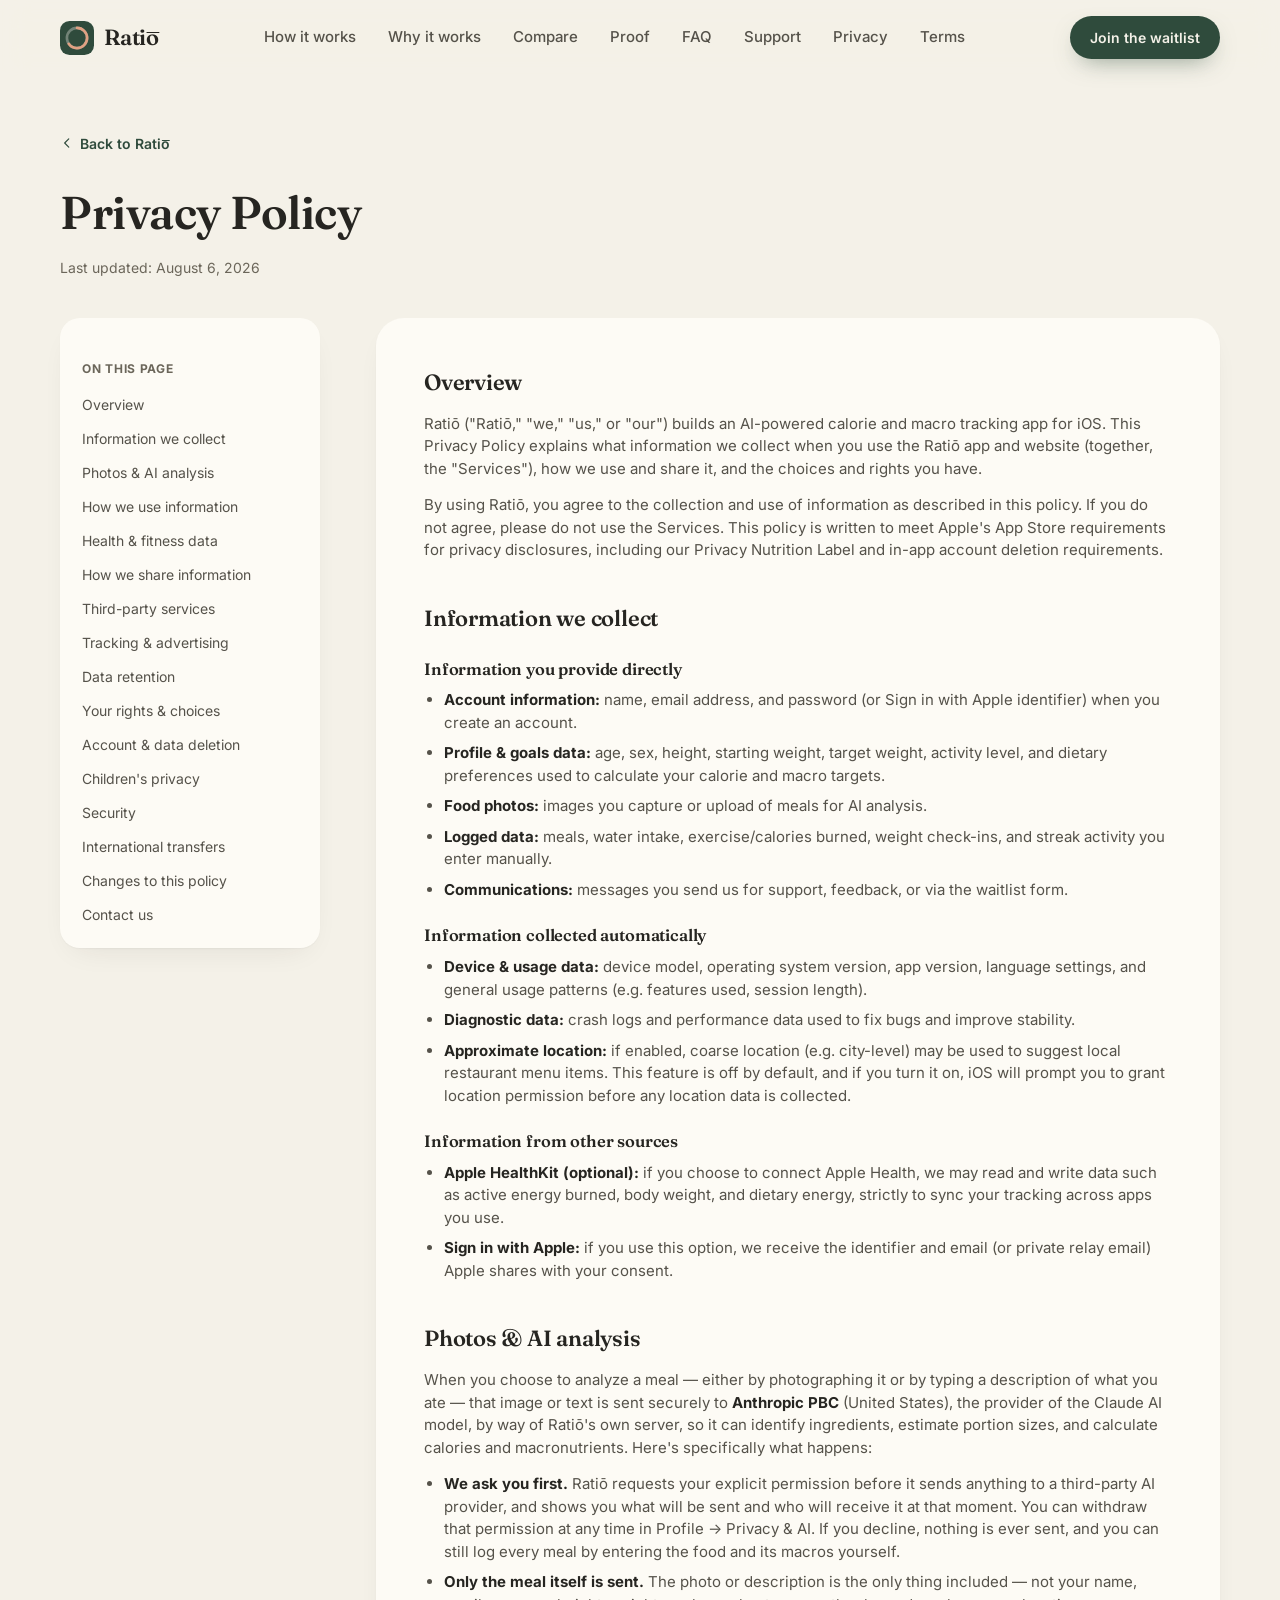
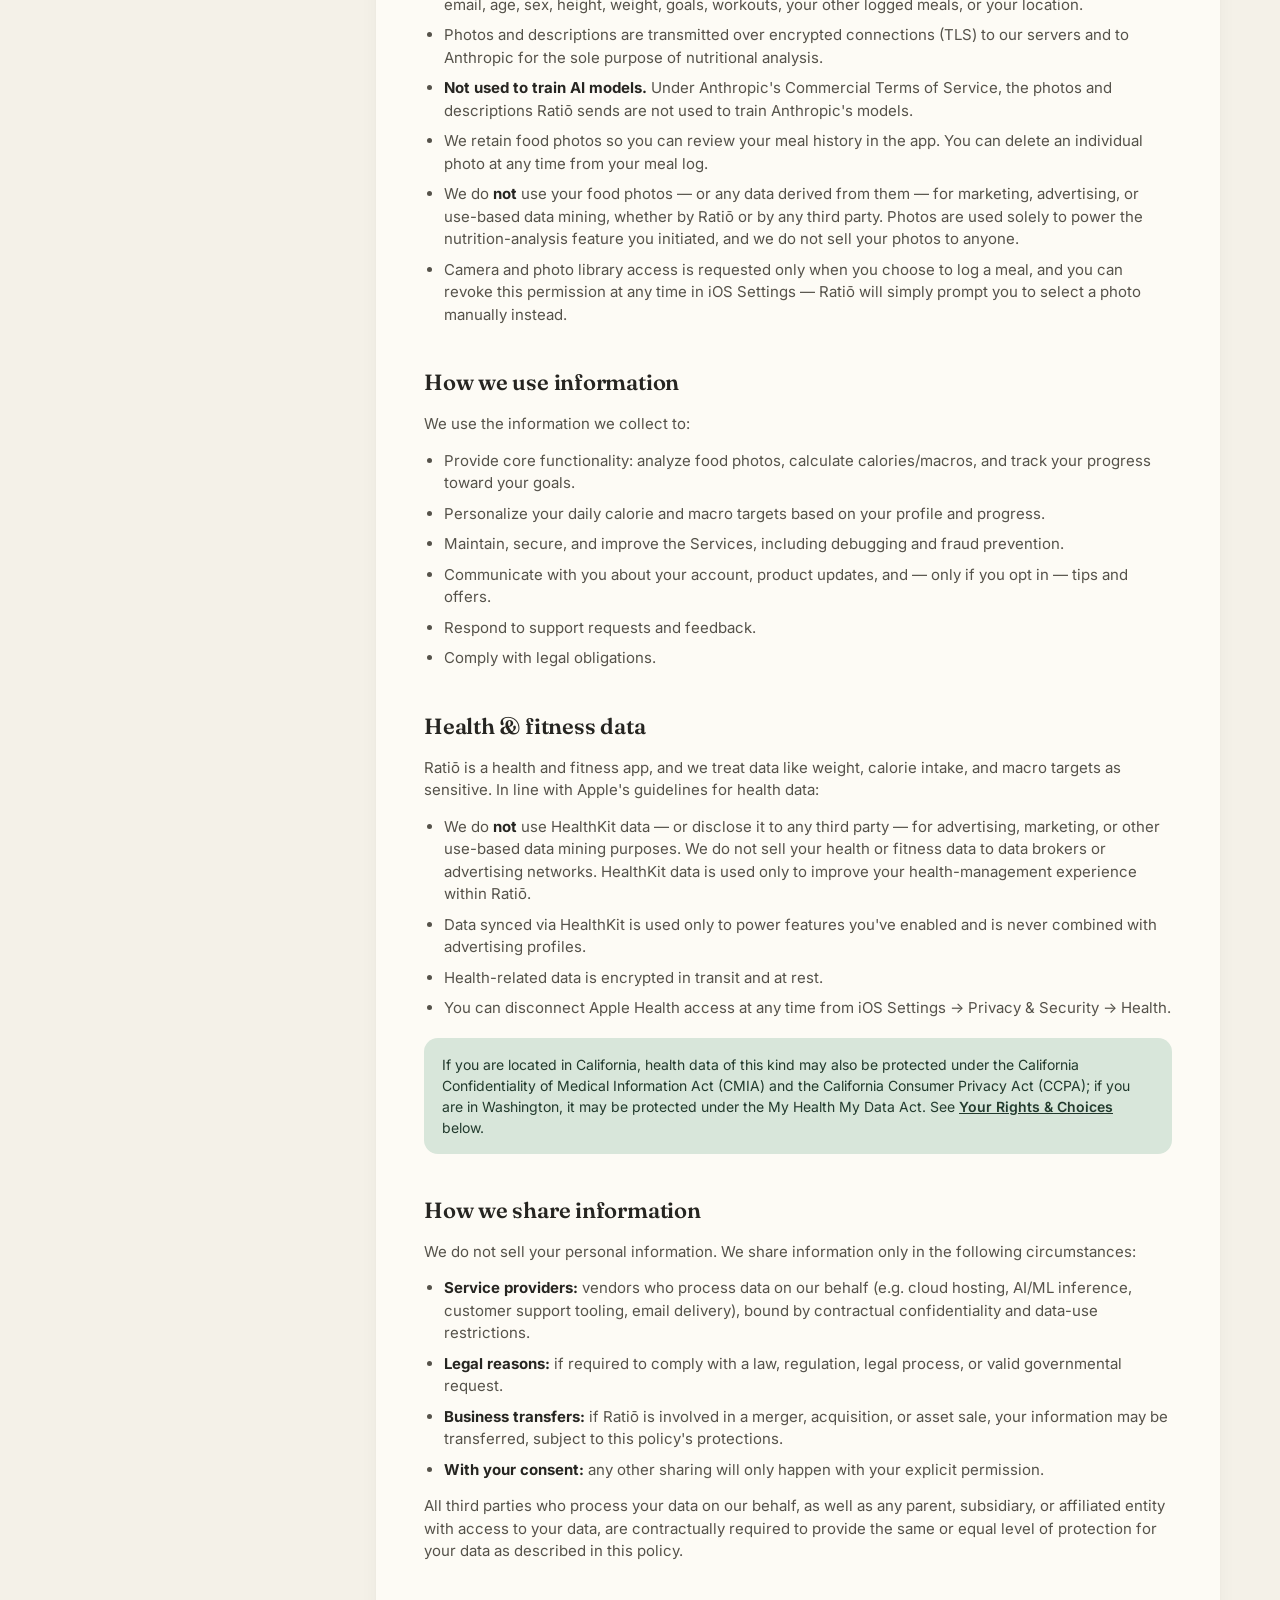
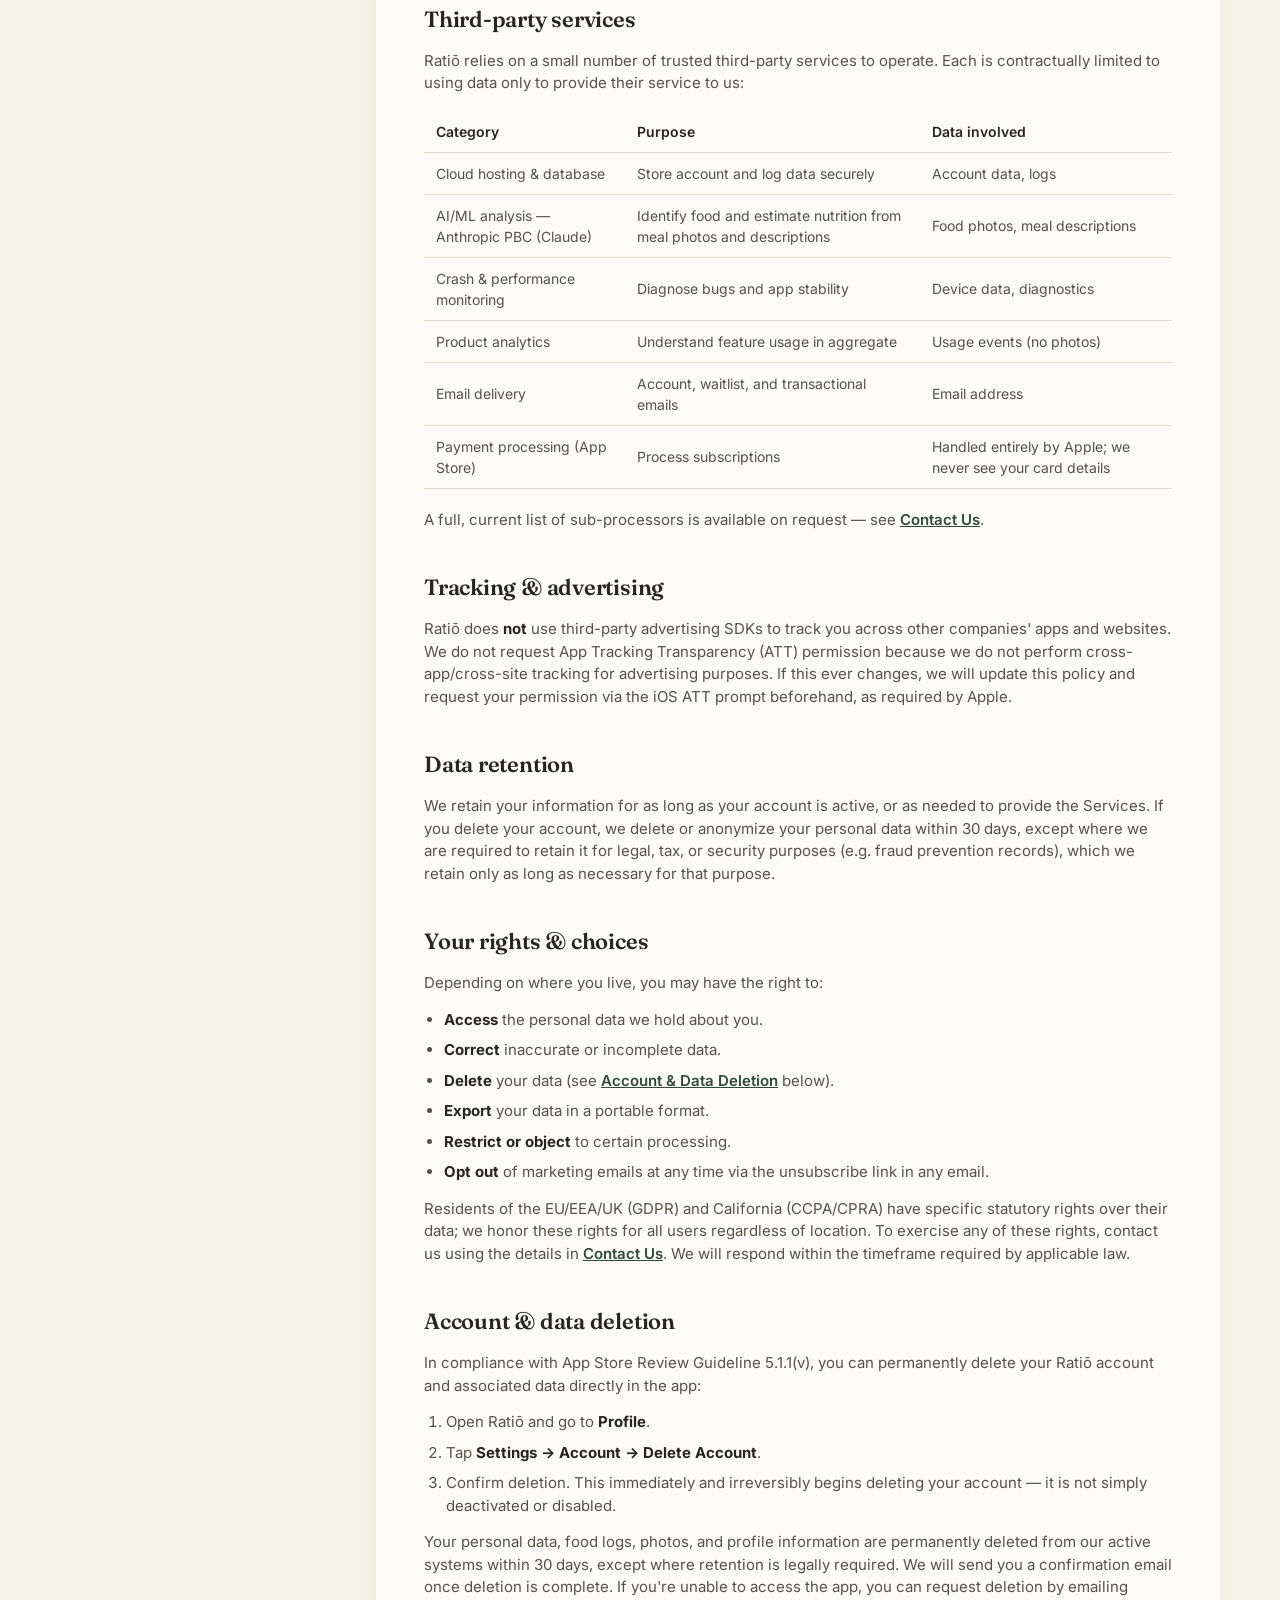
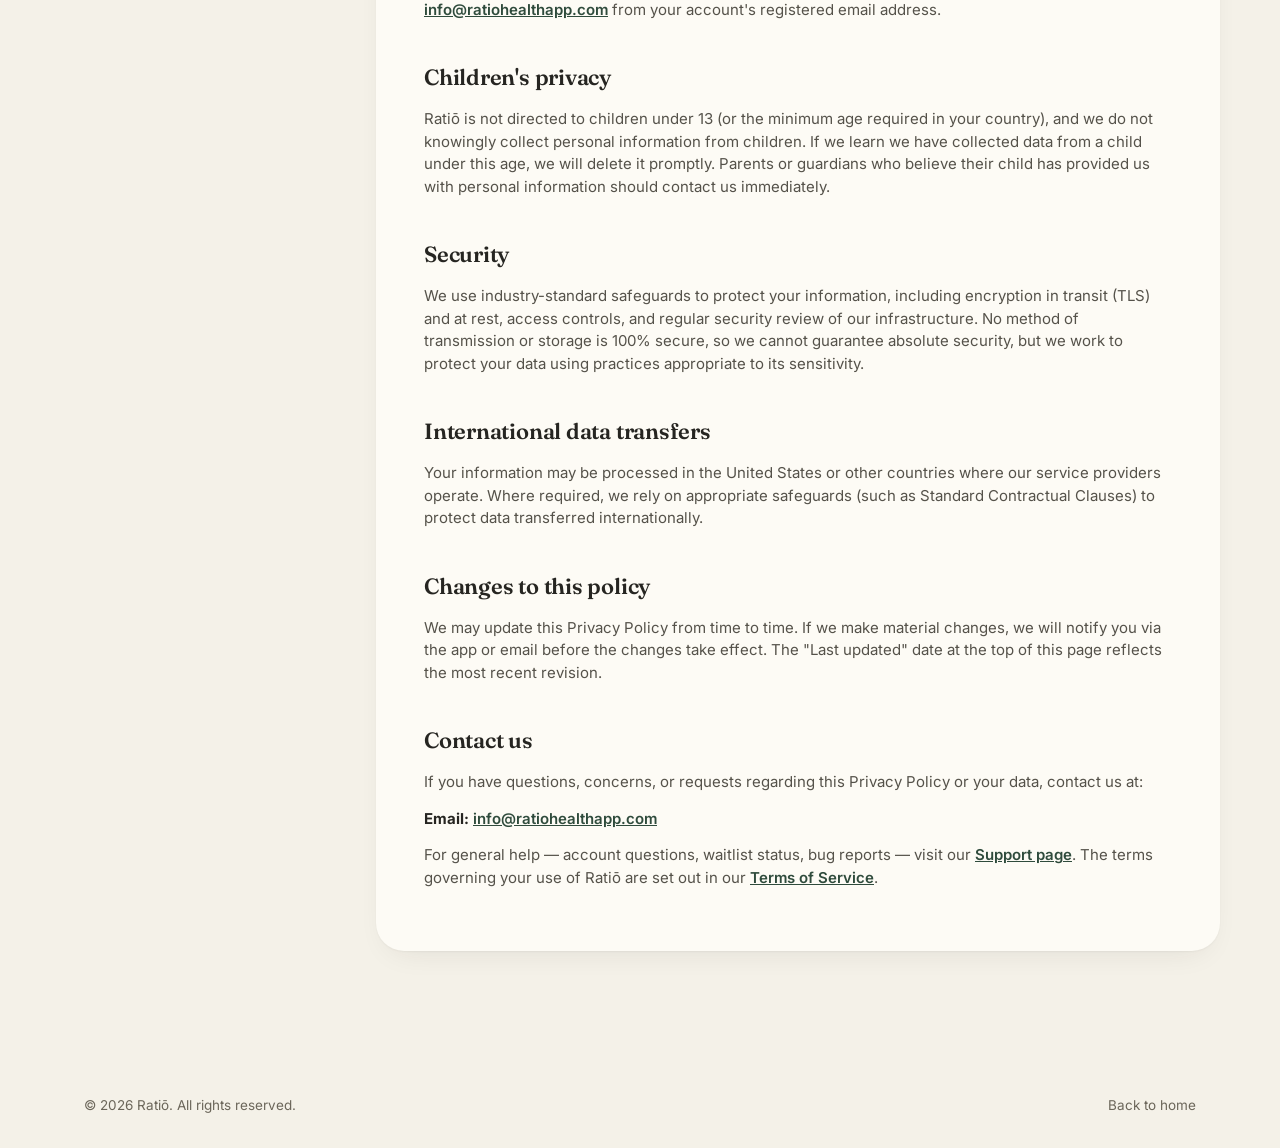
==== commit 859b680f: "Name Anthropic as the AI sub-processor and document the consent gate Apple rejected build 31 of the " ====
--- a/privacy.html
+++ b/privacy.html
@@ -8,10 +8,10 @@
 <meta property="og:title" content="Privacy Policy — Ratiō" />
 <meta property="og:description" content="What Ratiō collects, how we use it, and how to delete your account." />
 <meta property="og:type" content="website" />
-<meta property="og:url" content="https://ratioapp.com/privacy.html" />
-<meta property="og:image" content="https://ratioapp.com/assets/img/og-image.jpg" />
+<meta property="og:url" content="https://ratiohealthapp.com/privacy.html" />
+<meta property="og:image" content="https://ratiohealthapp.com/assets/img/og-image.jpg" />
 <meta name="twitter:card" content="summary_large_image" />
-<meta name="twitter:image" content="https://ratioapp.com/assets/img/og-image.jpg" />
+<meta name="twitter:image" content="https://ratiohealthapp.com/assets/img/og-image.jpg" />
 <meta name="theme-color" content="#f4f1e8" />
 <link rel="icon" href="data:image/svg+xml,%3Csvg xmlns='http://www.w3.org/2000/svg' viewBox='0 0 64 64'%3E%3Crect width='64' height='64' rx='16' fill='%232F4B3C'/%3E%3Ccircle cx='32' cy='32' r='19' fill='none' stroke='%23F4F1E8' stroke-width='5'/%3E%3Ccircle cx='32' cy='32' r='19' fill='none' stroke='%23E0A183' stroke-width='5' stroke-dasharray='60 60' stroke-linecap='round' transform='rotate(-90 32 32)'/%3E%3C/svg%3E" />
 <link rel="apple-touch-icon" href="assets/img/apple-touch-icon.png" />
@@ -73,7 +73,7 @@
       <span>Back to Rati<span class="o-mac">o</span></span>
     </a>
     <h1>Privacy Policy</h1>
-    <p class="updated">Last updated: July 8, 2026</p>
+    <p class="updated">Last updated: August 6, 2026</p>
   </div>
 
   <div class="wrap legal-body">
@@ -127,9 +127,12 @@
         </ul>
 
         <h2 id="photos-ai">Photos & AI analysis</h2>
-        <p>When you take or upload a photo of your food, the image is sent securely to our AI analysis service to identify ingredients, estimate portion sizes, and calculate calories and macronutrients. Here's specifically what happens to that photo:</p>
-        <ul>
-          <li>Photos are transmitted over encrypted connections (TLS) to our servers and AI processing partners for the sole purpose of nutritional analysis.</li>
+        <p>When you choose to analyze a meal — either by photographing it or by typing a description of what you ate — that image or text is sent securely to <strong>Anthropic PBC</strong> (United States), the provider of the Claude AI model, by way of Ratiō's own server, so it can identify ingredients, estimate portion sizes, and calculate calories and macronutrients. Here's specifically what happens:</p>
+        <ul>
+          <li><strong>We ask you first.</strong> Ratiō requests your explicit permission before it sends anything to a third-party AI provider, and shows you what will be sent and who will receive it at that moment. You can withdraw that permission at any time in Profile → Privacy & AI. If you decline, nothing is ever sent, and you can still log every meal by entering the food and its macros yourself.</li>
+          <li><strong>Only the meal itself is sent.</strong> The photo or description is the only thing included — not your name, email, age, sex, height, weight, goals, workouts, your other logged meals, or your location.</li>
+          <li>Photos and descriptions are transmitted over encrypted connections (TLS) to our servers and to Anthropic for the sole purpose of nutritional analysis.</li>
+          <li><strong>Not used to train AI models.</strong> Under Anthropic's Commercial Terms of Service, the photos and descriptions Ratiō sends are not used to train Anthropic's models.</li>
           <li>We retain food photos so you can review your meal history in the app. You can delete an individual photo at any time from your meal log.</li>
           <li>We do <strong>not</strong> use your food photos — or any data derived from them — for marketing, advertising, or use-based data mining, whether by Ratiō or by any third party. Photos are used solely to power the nutrition-analysis feature you initiated, and we do not sell your photos to anyone.</li>
           <li>Camera and photo library access is requested only when you choose to log a meal, and you can revoke this permission at any time in iOS Settings — Ratiō will simply prompt you to select a photo manually instead.</li>
@@ -172,7 +175,7 @@
           <thead><tr><th>Category</th><th>Purpose</th><th>Data involved</th></tr></thead>
           <tbody>
             <tr><td>Cloud hosting & database</td><td>Store account and log data securely</td><td>Account data, logs</td></tr>
-            <tr><td>AI/ML image analysis</td><td>Identify food and estimate nutrition from photos</td><td>Food photos</td></tr>
+            <tr><td>AI/ML analysis — Anthropic PBC (Claude)</td><td>Identify food and estimate nutrition from meal photos and descriptions</td><td>Food photos, meal descriptions</td></tr>
             <tr><td>Crash & performance monitoring</td><td>Diagnose bugs and app stability</td><td>Device data, diagnostics</td></tr>
             <tr><td>Product analytics</td><td>Understand feature usage in aggregate</td><td>Usage events (no photos)</td></tr>
             <tr><td>Email delivery</td><td>Account, waitlist, and transactional emails</td><td>Email address</td></tr>
